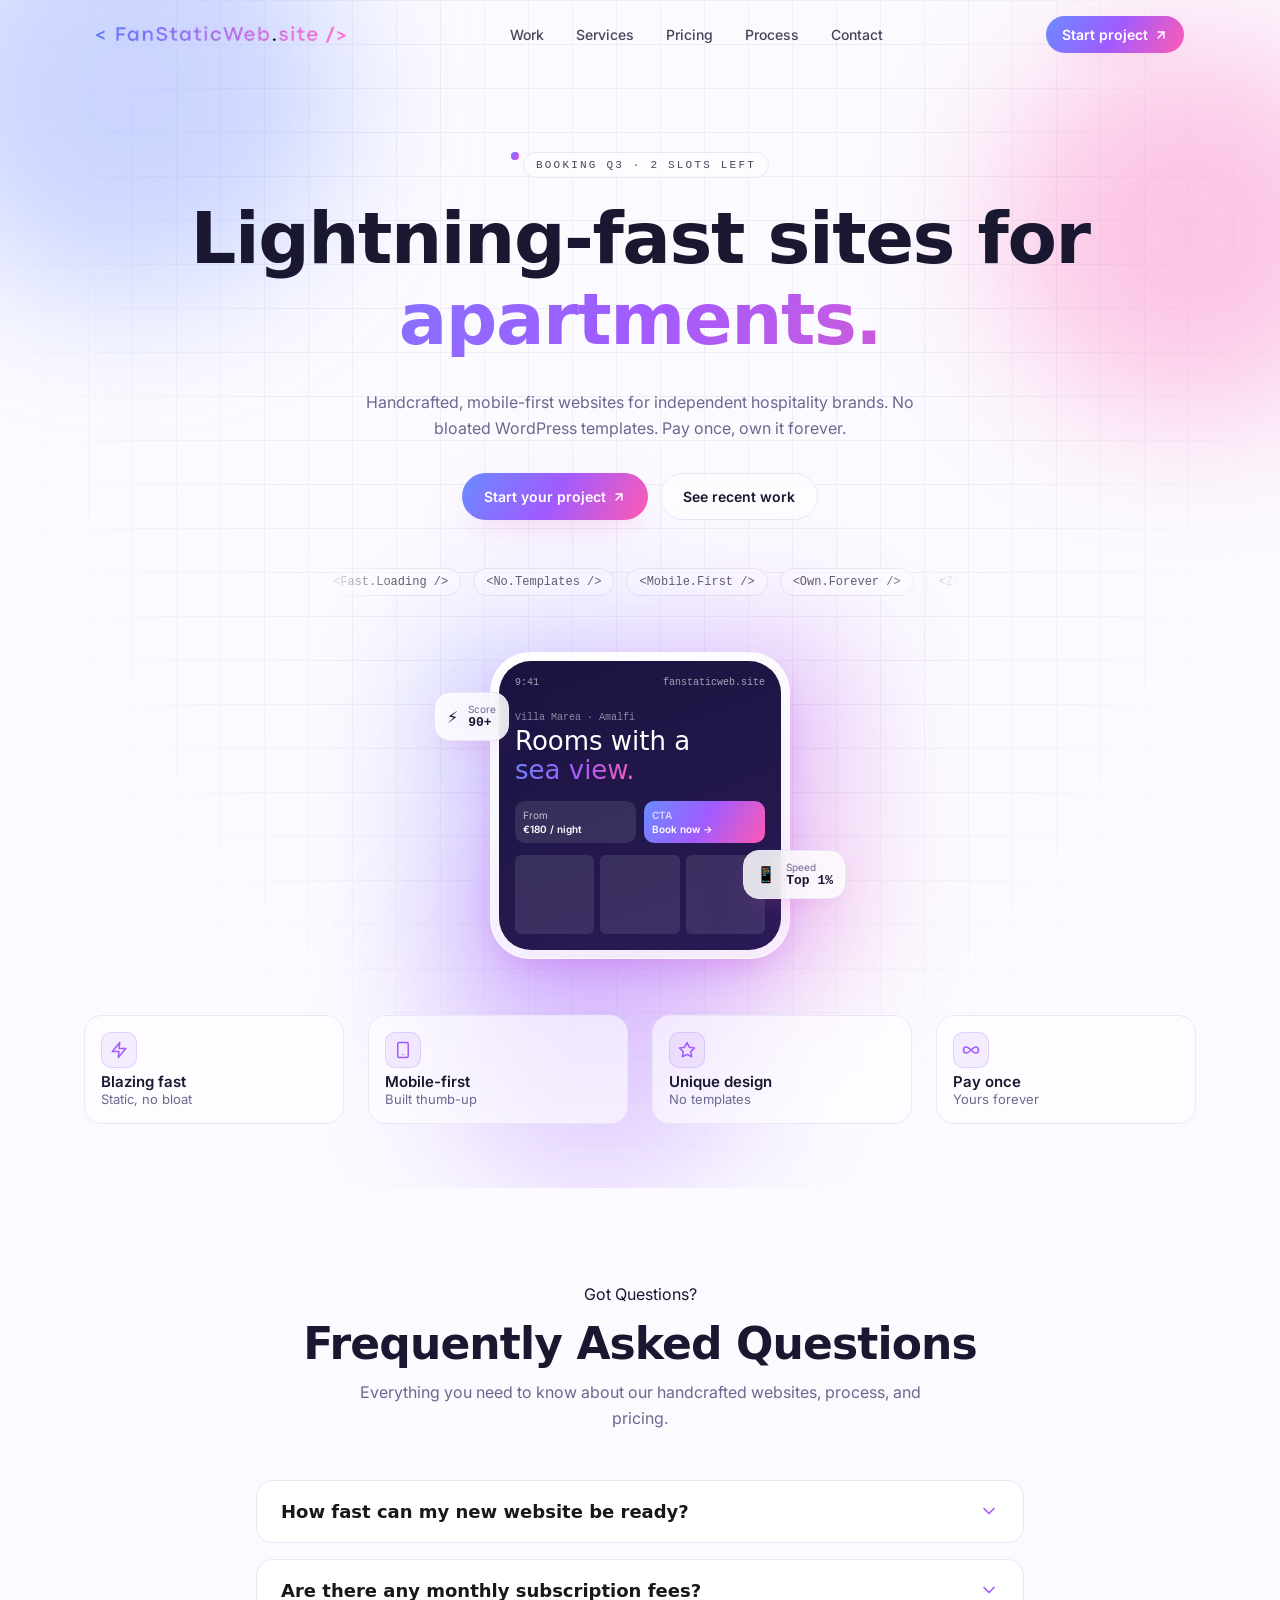
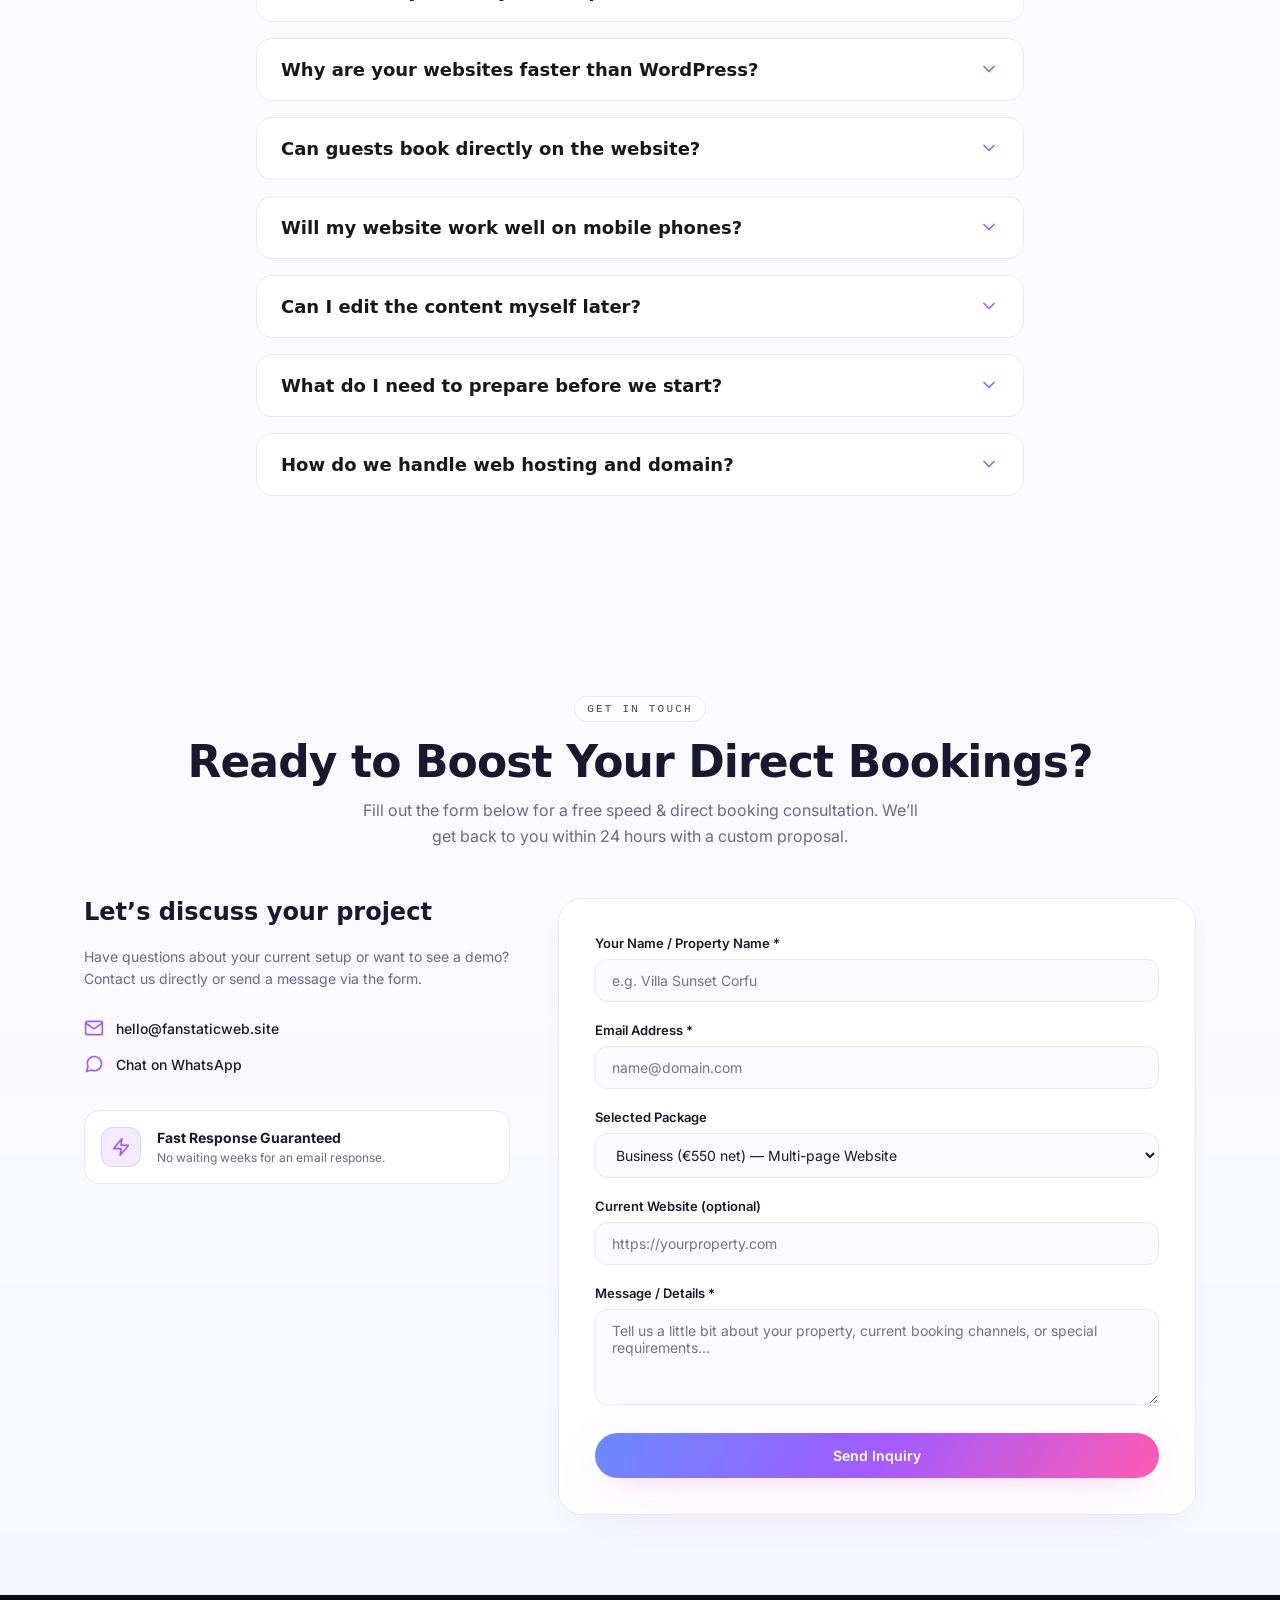
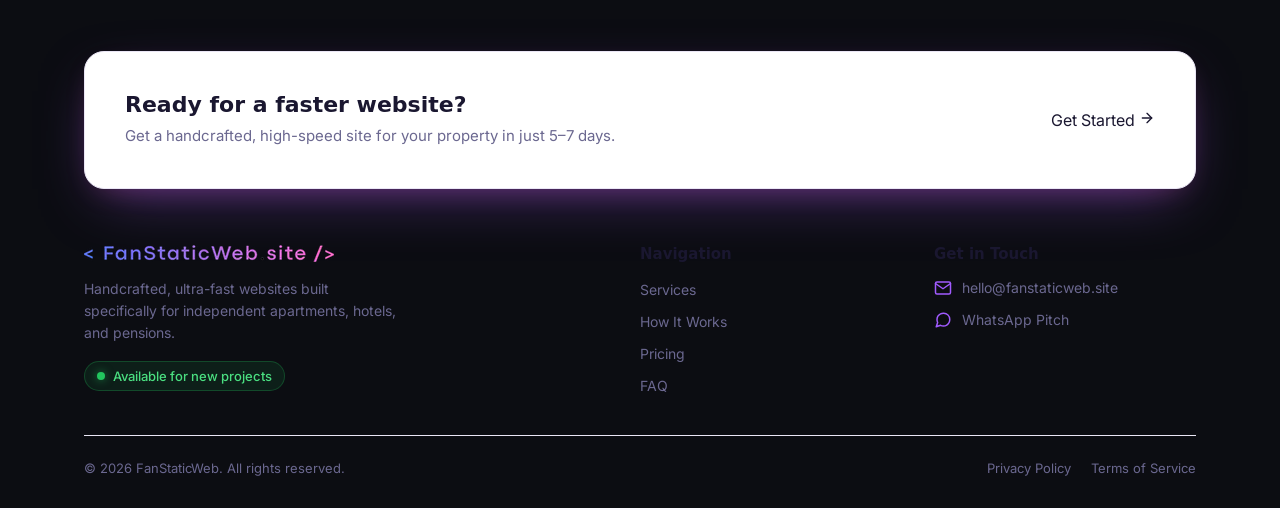
==== faq.html @ b613a351 "Add files via upload" ====
<!doctype html>
<html lang="en">
  <head>
    <meta charset="utf-8" />
    <meta name="viewport" content="width=device-width, initial-scale=1" />
    <title>FanStaticWeb — Fast, unique websites for hospitality</title>
    <meta
      name="description"
      content="FanStaticWeb builds blazing-fast, mobile-first websites for hotels, apartments and bars. Unique design, pay once, own forever."
    />
    <meta property="og:title" content="FanStaticWeb — Websites for hospitality" />
    <meta
      property="og:description"
      content="Fast, unique, mobile-first websites for independent hotels, apartments and bars. Pay once. No monthly fees."
    />
    <meta property="og:type" content="website" />
    <meta name="twitter:card" content="summary_large_image" />
    <link rel="icon" href="data:image/svg+xml,%3Csvg xmlns='http://www.w3.org/2000/svg' viewBox='0 0 100 100'%3E%3Ctext y='.9em' font-size='90'%3E%E2%9A%A1%3C/text%3E%3C/svg%3E" />
    <!-- 1. Gyors előcsatlakozás a Google szervereihez -->
    <link rel="preconnect" href="https://fonts.googleapis.com">
    <link rel="preconnect" href="https://fonts.gstatic.com" crossorigin>
    
    <!-- 2. Aszinkron CSS betöltés (nem blokkolja a renderelést) -->
    <link rel="stylesheet"
          href="https://fonts.googleapis.com/css2?family=Inter:wght@400;500;600;700&display=swap"
          media="print"
          onload="this.media='all'">
    
    <noscript>
      <link rel="stylesheet" href="https://fonts.googleapis.com/css2?family=Inter:wght@400;500;600;700&display=swap">
    </noscript>
    <link rel="stylesheet" href="styles.css" />
  </head>
  <body>
    <!-- ============== HEADER ============== -->
    <header id="site-header" class="site-header">
      <div class="header-inner">
        <a href="#top" class="brand" aria-label="FanStaticWeb home">
          <img src="images/logo.webp"
                 alt="FanStaticWeb"
                 class="brand-logo"
                 width="280"
                 height="35"
                 fetchpriority="high"
                 decoding="async">
        </a>

        <nav class="nav-desktop" aria-label="Primary">
          <a href="index.html#work">Work</a>
          <a href="index.html#services">Services</a>
          <a href="index.html#pricing">Pricing</a>
          <a href="index.html#process">Process</a>
          <a href="index.html#contact">Contact</a>
        </nav>

        <a href="#contact" class="cta-pill cta-desktop">
          Start project
          <svg width="14" height="14" viewBox="0 0 24 24" fill="none" stroke="currentColor" stroke-width="2.5" stroke-linecap="round" stroke-linejoin="round"><path d="M7 17 17 7"/><path d="M7 7h10v10"/></svg>
        </a>

        <button
          id="menu-toggle"
          class="menu-btn"
          type="button"
          aria-label="Open menu"
          aria-expanded="false"
          aria-controls="mobile-menu"
        >
          <span class="menu-icon menu-icon-open" aria-hidden="true">
            <svg width="20" height="20" viewBox="0 0 24 24" fill="none" stroke="currentColor" stroke-width="2" stroke-linecap="round" stroke-linejoin="round"><line x1="4" y1="6" x2="20" y2="6"/><line x1="4" y1="12" x2="20" y2="12"/><line x1="4" y1="18" x2="20" y2="18"/></svg>
          </span>
          <span class="menu-icon menu-icon-close" aria-hidden="true">
            <svg width="20" height="20" viewBox="0 0 24 24" fill="none" stroke="currentColor" stroke-width="2" stroke-linecap="round" stroke-linejoin="round"><line x1="18" y1="6" x2="6" y2="18"/><line x1="6" y1="6" x2="18" y2="18"/></svg>
          </span>
        </button>
      </div>
    </header>

    <!-- ============== MOBILE MENU ============== -->
    <div id="mobile-menu" class="mobile-menu" aria-hidden="true">
      <div class="mm-backdrop"></div>
      <div class="mm-blob mm-blob-1"></div>
      <div class="mm-blob mm-blob-2"></div>

      <div class="mm-content">
        <p class="mm-eyebrow">Navigate</p>
        <nav class="mm-nav" aria-label="Mobile">
          <a href="#work" class="mm-link" style="--i:0">
            <span class="mm-num">01</span>
            <span class="mm-body">
              <span class="mm-label">Work</span>
              <span class="mm-desc">Recent hospitality launches</span>
            </span>
            <span class="mm-arrow">↗</span>
          </a>
          <a href="#services" class="mm-link" style="--i:1">
            <span class="mm-num">02</span>
            <span class="mm-body">
              <span class="mm-label">Services</span>
              <span class="mm-desc">What we build for you</span>
            </span>
            <span class="mm-arrow">↗</span>
          </a>
          <a href="#pricing" class="mm-link" style="--i:2">
            <span class="mm-num">03</span>
            <span class="mm-body">
              <span class="mm-label">Pricing</span>
              <span class="mm-desc">Pay once. Own forever.</span>
            </span>
            <span class="mm-arrow">↗</span>
          </a>
          <a href="#process" class="mm-link" style="--i:3">
            <span class="mm-num">04</span>
            <span class="mm-body">
              <span class="mm-label">Process</span>
              <span class="mm-desc">From brief to launch in days</span>
            </span>
            <span class="mm-arrow">↗</span>
          </a>
          <a href="#contact" class="mm-link" style="--i:4">
            <span class="mm-num">05</span>
            <span class="mm-body">
              <span class="mm-label">Contact</span>
              <span class="mm-desc">Start your project</span>
            </span>
            <span class="mm-arrow">↗</span>
          </a>
        </nav>

        <div class="mm-footer">
          <a href="#contact" class="cta-pill cta-block">Start your project ↗</a>
          <div class="mm-meta">
            <span>hello@fanstaticweb.site</span>
            <span>© <span id="year"></span></span>
          </div>
        </div>
      </div>
    </div>

    <!-- ============== HERO ============== -->
    <main id="top">
      <section class="hero">
        <div class="aurora" aria-hidden="true">
          <div class="blob blob-blue"></div>
          <div class="blob blob-pink"></div>
          <div class="blob blob-purple"></div>
          <div class="grid-overlay"></div>
        </div>

        <div class="container">
          <div class="eyebrow rise">
            <span class="dot"><span class="dot-ping"></span><span class="dot-core"></span></span>
            <span class="eyebrow-text">Booking Q3 · 2 slots left</span>
          </div>

          <h1 class="headline rise" style="animation-delay:.05s">
            <span class="line-static">Lightning-fast sites for</span>
            <span class="rotator" aria-live="polite">
              <span class="rotator-word active">hotels.</span>
              <span class="rotator-word">apartments.</span>
              <span class="rotator-word">bars.</span>
              <span class="rotator-word">restaurants.</span>
              <span class="rotator-word">cafés.</span>
              <span class="rotator-ghost">hotels.</span>
            </span>
          </h1>

          <p class="subhead rise" style="animation-delay:.15s">
            Handcrafted, mobile-first websites for independent hospitality brands.
            No bloated WordPress templates. Pay once, own it forever.
          </p>

          <div class="cta-row rise" style="animation-delay:.25s">
            <a href="#contact" class="cta-pill cta-primary">
              Start your project
              <svg width="14" height="14" viewBox="0 0 24 24" fill="none" stroke="currentColor" stroke-width="2.5" stroke-linecap="round" stroke-linejoin="round"><path d="M7 17 17 7"/><path d="M7 7h10v10"/></svg>
            </a>
            <a href="#work" class="cta-pill cta-ghost">See recent work</a>
          </div>

          <div class="marquee rise" style="animation-delay:.35s" aria-hidden="true">
            <div class="marquee-track">
              <span class="chip">&lt;Fast.Loading /&gt;</span>
              <span class="chip">&lt;No.Templates /&gt;</span>
              <span class="chip">&lt;Mobile.First /&gt;</span>
              <span class="chip">&lt;Own.Forever /&gt;</span>
              <span class="chip">&lt;Zero.Fees /&gt;</span>
              <span class="chip">&lt;Unique.Design /&gt;</span>
              <span class="chip">&lt;Fast.Loading /&gt;</span>
              <span class="chip">&lt;No.Templates /&gt;</span>
              <span class="chip">&lt;Mobile.First /&gt;</span>
              <span class="chip">&lt;Own.Forever /&gt;</span>
              <span class="chip">&lt;Zero.Fees /&gt;</span>
              <span class="chip">&lt;Unique.Design /&gt;</span>
            </div>
          </div>

          <div class="phone-wrap rise" style="animation-delay:.45s">
            <div class="phone-glow"></div>
            <div class="phone-float">
              <div class="phone">
                <div class="phone-screen">
                  <div class="phone-status">
                    <span>9:41</span><span>fanstaticweb.site</span>
                  </div>
                  <div class="phone-body">
                    <div class="phone-kicker">Villa Marea · Amalfi</div>
                    <div class="phone-title">
                      Rooms with a<br /><span class="grad-text">sea view.</span>
                    </div>
                    <div class="phone-cards">
                      <div class="phone-card">
                        <div class="pc-label">From</div>
                        <div class="pc-value">€180 / night</div>
                      </div>
                      <div class="phone-card phone-card-cta">
                        <div class="pc-label">CTA</div>
                        <div class="pc-value">Book now →</div>
                      </div>
                    </div>
                    <div class="phone-thumbs">
                      <span></span><span></span><span></span>
                    </div>
                  </div>
                </div>
              </div>

              <div class="chip-float chip-float-left">
                <span class="chip-icon">⚡</span>
                <div>
                  <div class="chip-label">Score</div>
                  <div class="chip-value">90+</div>
                </div>
              </div>
              <div class="chip-float chip-float-right">
                <span class="chip-icon">📱</span>
                <div>
                  <div class="chip-label">Speed</div>
                  <div class="chip-value">Top 1%</div>
                </div>
              </div>
            </div>
          </div>

          <div class="feature-grid rise" style="animation-delay:.55s">
              <div class="feature">
                <div class="feature-icon">
                  <svg width="20" height="20" viewBox="0 0 24 24" fill="none" stroke="currentColor" stroke-width="2" stroke-linecap="round" stroke-linejoin="round">
                    <polygon points="13 2 3 14 12 14 11 22 21 10 12 10 13 2"></polygon>
                  </svg>
                </div>
                <div class="feature-label">Blazing fast</div>
                <div class="feature-note">Static, no bloat</div>
              </div>
            
              <div class="feature">
                <div class="feature-icon">
                  <svg width="20" height="20" viewBox="0 0 24 24" fill="none" stroke="currentColor" stroke-width="2" stroke-linecap="round" stroke-linejoin="round">
                    <rect x="5" y="2" width="14" height="20" rx="2" ry="2"></rect>
                    <line x1="12" y1="18" x2="12.01" y2="18"></line>
                  </svg>
                </div>
                <div class="feature-label">Mobile-first</div>
                <div class="feature-note">Built thumb-up</div>
              </div>
            
              <div class="feature">
                <div class="feature-icon">
                  <svg width="20" height="20" viewBox="0 0 24 24" fill="none" stroke="currentColor" stroke-width="2" stroke-linecap="round" stroke-linejoin="round">
                    <path d="M12 2l3.09 6.26L22 9.27l-5 4.87 1.18 6.88L12 17.77l-6.18 3.25L7 14.14 2 9.27l6.91-1.01L12 2z"></path>
                  </svg>
                </div>
                <div class="feature-label">Unique design</div>
                <div class="feature-note">No templates</div>
              </div>
            
              <div class="feature">
                <div class="feature-icon">
                  <svg width="20" height="20" viewBox="0 0 24 24" fill="none" stroke="currentColor" stroke-width="2" stroke-linecap="round" stroke-linejoin="round">
                    <path d="M18.178 8c5.096 0 5.096 8 0 8-2.395 0-4.004-1.782-6.178-4C9.826 9.782 8.217 8 5.822 8c-5.096 0-5.096 8 0 8 2.395 0 4.004-1.782 6.178-4 2.174-2.218 3.783-4 6.178-4z"></path>
                  </svg>
                </div>
                <div class="feature-label">Pay once</div>
                <div class="feature-note">Yours forever</div>
              </div>
            </div>
        </div>
      </section>
      
      <!-- ============== FAQ SECTION ============== -->
    <section id="faq" class="faq-section fade-in-up">
      <div class="container">
        
        <header class="section-header">
          <span class="section-badge">Got Questions?</span>
          <h2 class="section-title">Frequently Asked Questions</h2>
          <p class="section-desc">
            Everything you need to know about our handcrafted websites, process, and pricing.
          </p>
        </header>
    
        <div class="faq-accordion">
          
          <!-- FAQ Item 1 -->
          <details class="faq-item">
            <summary class="faq-question">
              <span>How fast can my new website be ready?</span>
              <svg class="faq-icon" width="20" height="20" viewBox="0 0 24 24" fill="none" stroke="currentColor" stroke-width="2" stroke-linecap="round" stroke-linejoin="round">
                <polyline points="6 9 12 15 18 9"></polyline>
              </svg>
            </summary>
            <div class="faq-answer">
              <p>We deliver fully functional, high-speed websites in just 5 to 7 business days once we receive your text, images, and brand details.</p>
            </div>
          </details>
    
          <!-- FAQ Item 2 -->
          <details class="faq-item">
            <summary class="faq-question">
              <span>Are there any monthly subscription fees?</span>
              <svg class="faq-icon" width="20" height="20" viewBox="0 0 24 24" fill="none" stroke="currentColor" stroke-width="2" stroke-linecap="round" stroke-linejoin="round">
                <polyline points="6 9 12 15 18 9"></polyline>
              </svg>
            </summary>
            <div class="faq-answer">
              <p>No! You pay a single upfront price for the design and code. You own the website 100% forever. The only ongoing costs are your domain and hosting, which usually cost a few euros per month.</p>
            </div>
          </details>
    
          <!-- FAQ Item 3 -->
          <details class="faq-item">
            <summary class="faq-question">
              <span>Why are your websites faster than WordPress?</span>
              <svg class="faq-icon" width="20" height="20" viewBox="0 0 24 24" fill="none" stroke="currentColor" stroke-width="2" stroke-linecap="round" stroke-linejoin="round">
                <polyline points="6 9 12 15 18 9"></polyline>
              </svg>
            </summary>
            <div class="faq-answer">
              <p>We build using clean, static Vanilla HTML, CSS, and JS. Unlike WordPress, there are no heavy databases, bloated plugins, or slow page builders, resulting in instant loading and top PageSpeed scores.</p>
            </div>
          </details>
    
          <!-- FAQ Item 4 -->
          <details class="faq-item">
            <summary class="faq-question">
              <span>Can guests book directly on the website?</span>
              <svg class="faq-icon" width="20" height="20" viewBox="0 0 24 24" fill="none" stroke="currentColor" stroke-width="2" stroke-linecap="round" stroke-linejoin="round">
                <polyline points="6 9 12 15 18 9"></polyline>
              </svg>
            </summary>
            <div class="faq-answer">
              <p>Yes. We can seamlessly integrate direct contact/inquiry forms, WhatsApp instant booking buttons, or embed your existing Channel Manager / PMS booking engine (e.g., SabeeApp, Booking.com widget, Sirvoy).</p>
            </div>
          </details>
    
          <!-- FAQ Item 5 -->
          <details class="faq-item">
            <summary class="faq-question">
              <span>Will my website work well on mobile phones?</span>
              <svg class="faq-icon" width="20" height="20" viewBox="0 0 24 24" fill="none" stroke="currentColor" stroke-width="2" stroke-linecap="round" stroke-linejoin="round">
                <polyline points="6 9 12 15 18 9"></polyline>
              </svg>
            </summary>
            <div class="faq-answer">
              <p>Absolutely. We follow a strict Mobile-First approach. Since over 70% of travelers search for accommodations on smartphones, your site is optimized specifically for thumb navigation and fast mobile displays.</p>
            </div>
          </details>
    
          <!-- FAQ Item 6 -->
          <details class="faq-item">
            <summary class="faq-question">
              <span>Can I edit the content myself later?</span>
              <svg class="faq-icon" width="20" height="20" viewBox="0 0 24 24" fill="none" stroke="currentColor" stroke-width="2" stroke-linecap="round" stroke-linejoin="round">
                <polyline points="6 9 12 15 18 9"></polyline>
              </svg>
            </summary>
            <div class="faq-answer">
              <p>Since these are custom static websites built for speed and security, they don't rely on complex CMS dashboards. Small text or photo updates can be easily made via simple maintenance requests, or we can connect a lightweight headless CMS if needed.</p>
            </div>
          </details>
    
          <!-- FAQ Item 7 -->
          <details class="faq-item">
            <summary class="faq-question">
              <span>What do I need to prepare before we start?</span>
              <svg class="faq-icon" width="20" height="20" viewBox="0 0 24 24" fill="none" stroke="currentColor" stroke-width="2" stroke-linecap="round" stroke-linejoin="round">
                <polyline points="6 9 12 15 18 9"></polyline>
              </svg>
            </summary>
            <div class="faq-answer">
              <p>Just the basics: high-resolution photos of your property, your room details/amenities, pricing info, and any existing logo or branding materials you have. We take care of everything else!</p>
            </div>
          </details>
    
          <!-- FAQ Item 8 -->
          <details class="faq-item">
            <summary class="faq-question">
              <span>How do we handle web hosting and domain?</span>
              <svg class="faq-icon" width="20" height="20" viewBox="0 0 24 24" fill="none" stroke="currentColor" stroke-width="2" stroke-linecap="round" stroke-linejoin="round">
                <polyline points="6 9 12 15 18 9"></polyline>
              </svg>
            </summary>
            <div class="faq-answer">
              <p>If you already have a domain and hosting provider, we simply deploy the clean files there. If not, we help you set up an affordable, ultra-fast hosting account in your own name so you retain 100% control.</p>
            </div>
          </details>
    
        </div>
    
      </div>
    </section>
    
    <!-- ============== CONTACT SECTION ============== -->
    <section id="contact" class="contact-section fade-in-up">
      <div class="container">
        
        <header class="section-header">
          <div class="eyebrow">
            <span class="eyebrow-text">Get in Touch</span>
          </div>
          <h2 class="section-title">Ready to Boost Your Direct Bookings?</h2>
          <p class="section-desc">
            Fill out the form below for a free speed & direct booking consultation. We’ll get back to you within 24 hours with a custom proposal.
          </p>
        </header>
    
        <div class="contact-grid">
          
          <!-- Contact Info Box -->
          <aside class="contact-info">
            <h3 class="info-title">Let’s discuss your project</h3>
            <p class="info-text">
              Have questions about your current setup or want to see a demo? Contact us directly or send a message via the form.
            </p>
    
            <ul class="info-list">
              <li>
                <svg class="info-icon" width="20" height="20" viewBox="0 0 24 24" fill="none" stroke="currentColor" stroke-width="2" stroke-linecap="round" stroke-linejoin="round">
                  <path d="M4 4h16c1.1 0 2 .9 2 2v12c0 1.1-.9 2-2 2H4c-1.1 0-2-.9-2-2V6c0-1.1.9-2 2-2z"/>
                  <polyline points="22,6 12,13 2,6"/>
                </svg>
                <a href="mailto:hello@fanstaticweb.site">hello@fanstaticweb.site</a>
              </li>
              <li>
                <svg class="info-icon" width="20" height="20" viewBox="0 0 24 24" fill="none" stroke="currentColor" stroke-width="2" stroke-linecap="round" stroke-linejoin="round">
                  <path d="M21 11.5a8.38 8.38 0 0 1-.9 3.8 8.5 8.5 0 0 1-7.6 4.7 8.38 8.38 0 0 1-3.8-.9L3 21l1.9-5.7a8.38 8.38 0 0 1-.9-3.8 8.5 8.5 0 0 1 4.7-7.6 8.38 8.38 0 0 1 3.8-.9h.5a8.48 8.48 0 0 1 8 8v.5z"/>
                </svg>
                <a href="https://wa.me/+421905707682" target="_blank" rel="noopener">Chat on WhatsApp</a>
              </li>
            </ul>
    
            <div class="guarantee-badge">
              <div class="badge-icon-wrap">
                <svg class="badge-icon" width="20" height="20" viewBox="0 0 24 24" fill="none" stroke="currentColor" stroke-width="2" stroke-linecap="round" stroke-linejoin="round">
                  <polygon points="13 2 3 14 12 14 11 22 21 10 12 10 13 2"/>
                </svg>
              </div>
              <div>
                <strong>Fast Response Guaranteed</strong>
                <p>No waiting weeks for an email response.</p>
              </div>
            </div>
          </aside>
    
          <!-- Netlify Contact Form -->
          <form name="contact" method="POST" data-netlify="true" id="contact-form" class="contact-form">
            <!-- Rejtett mező a Netlify Form név azonosításához AJAX esetén -->
            <input type="hidden" name="form-name" value="contact" />
            
            <div class="form-group">
              <label for="name" class="form-label">Your Name / Property Name *</label>
              <input type="text" id="name" name="name" class="form-input" placeholder="e.g. Villa Sunset Corfu" required>
            </div>
    
            <div class="form-group">
              <label for="email" class="form-label">Email Address *</label>
              <input type="email" id="email" name="email" class="form-input" placeholder="name@domain.com" required>
            </div>
    
            <div class="form-group">
              <label for="package-select" class="form-label">Selected Package</label>
              <select id="package-select" name="package" class="form-select">
                <option value="starter">Starter (€350 net) — Landing Page</option>
                <option value="business" selected>Business (€550 net) — Multi-page Website</option>
                <option value="ultimate">Ultimate (€850 net) — International Turnkey</option>
                <option value="custom">Custom Request / Consultation</option>
              </select>
            </div>
    
            <div class="form-group">
              <label for="website" class="form-label">Current Website (optional)</label>
              <input type="url" id="website" name="current_website" class="form-input" placeholder="https://yourproperty.com">
            </div>
    
            <div class="form-group">
              <label for="message" class="form-label">Message / Details *</label>
              <textarea id="message" name="message" class="form-textarea" rows="4" placeholder="Tell us a little bit about your property, current booking channels, or special requirements..." required></textarea>
            </div>
    
            <button type="submit" id="submit-btn" class="cta-pill cta-primary form-submit">
              <span>Send Inquiry</span>
            </button>
          </form>
    
        </div>
    
      </div>
    </section>
    
    <!-- ============== SUCCESS MODAL (Felugró ablak) ============== -->
    <div id="success-modal" class="modal-overlay" aria-hidden="true">
      <div class="modal-card" role="dialog" aria-modal="true" aria-labelledby="modal-title">
        <div class="modal-icon-wrap">
          <svg width="28" height="28" viewBox="0 0 24 24" fill="none" stroke="currentColor" stroke-width="2.5" stroke-linecap="round" stroke-linejoin="round">
            <path d="M22 11.08V12a10 10 0 1 1-5.93-9.14"></path>
            <polyline points="22 4 12 14.01 9 11.01"></polyline>
          </svg>
        </div>
        <h3 id="modal-title" class="modal-title">Thank You!</h3>
        <p class="modal-text">
          We have successfully received your message. A member of our team will get back to you shortly!
        </p>
        <button id="close-modal-btn" type="button" class="cta-pill cta-primary modal-btn">Close</button>
      </div>
    </div>
    </main>
    
    <!-- ============== FOOTER SECTION ============== -->
    <footer id="site-footer" class="site-footer">
      <div class="container">
        
        <!-- Mini CTA Banner -->
        <div class="footer-cta-card">
          <div class="footer-cta-content">
            <h3 class="footer-cta-title">Ready for a faster website?</h3>
            <p class="footer-cta-text">Get a handcrafted, high-speed site for your property in just 5–7 days.</p>
          </div>
          <a href="#contact" class="btn btn-primary">
            <span>Get Started</span>
            <svg class="btn-icon" width="16" height="16" viewBox="0 0 24 24" fill="none" stroke="currentColor" stroke-width="2" stroke-linecap="round" stroke-linejoin="round">
              <line x1="5" y1="12" x2="19" y2="12"></line>
              <polyline points="12 5 19 12 12 19"></polyline>
            </svg>
          </a>
        </div>
    
        <!-- Main Footer Grid -->
        <div class="footer-grid">
          
          <!-- Brand & Info -->
          <div class="footer-brand">
            <a href="#top" class="brand-link" aria-label="FanStaticWeb Home">
              <img src="images/logo.webp" alt="FanStaticWeb" class="brand-logo" width="280" height="35" loading="lazy">
            </a>
            <p class="footer-desc">
              Handcrafted, ultra-fast websites built specifically for independent apartments, hotels, and pensions.
            </p>
            <div class="footer-status">
              <span class="status-dot"></span>
              <span class="status-text">Available for new projects</span>
            </div>
          </div>
    
          <!-- Quick Links -->
          <nav class="footer-nav" aria-label="Footer Navigation">
            <h4 class="footer-heading">Navigation</h4>
            <ul class="footer-links">
              <li><a href="#services">Services</a></li>
              <li><a href="#process">How It Works</a></li>
              <li><a href="#pricing">Pricing</a></li>
              <li><a href="#faq">FAQ</a></li>
            </ul>
          </nav>
    
          <!-- Contact Info -->
          <div class="footer-contact">
            <h4 class="footer-heading">Get in Touch</h4>
            <address class="contact-address">
              <a href="mailto:hello@fanstaticweb.site" class="contact-item">
                <svg class="contact-icon" width="18" height="18" viewBox="0 0 24 24" fill="none" stroke="currentColor" stroke-width="2" stroke-linecap="round" stroke-linejoin="round">
                  <path d="M4 4h16c1.1 0 2 .9 2 2v12c0 1.1-.9 2-2 2H4c-1.1 0-2-.9-2-2V6c0-1.1.9-2 2-2z"></path>
                  <polyline points="22,6 12,13 2,6"></polyline>
                </svg>
                <span>hello@fanstaticweb.site</span>
              </a>
              <a href="https://wa.me/yournumber" target="_blank" rel="noopener" class="contact-item">
                <svg class="contact-icon" width="18" height="18" viewBox="0 0 24 24" fill="none" stroke="currentColor" stroke-width="2" stroke-linecap="round" stroke-linejoin="round">
                  <path d="M21 11.5a8.38 8.38 0 0 1-.9 3.8 8.5 8.5 0 0 1-7.6 4.7 8.38 8.38 0 0 1-3.8-.9L3 21l1.9-5.7a8.38 8.38 0 0 1-.9-3.8 8.5 8.5 0 0 1 4.7-7.6 8.38 8.38 0 0 1 3.8-.9h.5a8.48 8.48 0 0 1 8 8v.5z"></path>
                </svg>
                <span>WhatsApp Pitch</span>
              </a>
            </address>
          </div>
    
        </div>
    
        <!-- Footer Bottom -->
        <div class="footer-bottom">
          <p class="copyright">&copy; <span id="year">2026</span> FanStaticWeb. All rights reserved.</p>
          <div class="footer-legal">
            <a href="privacy.html">Privacy Policy</a>
            <a href="#terms">Terms of Service</a>
          </div>
        </div>
    
      </div>
    </footer>

    <script src="script.js" defer></script>
  </body>
</html>
---- styles.css ----
/* ==========================================================
   FanStaticWeb — Hero + Header
   Brand palette: blue → purple → pink
   Customize colors in :root below
   ========================================================== */

:root {
  --brand-blue: #6a8bff;
  --brand-purple: #a15bff;
  --brand-pink: #ff5bb3;

  --bg: #fbfaff;
  --fg: #1a1730;
  --muted: #6b6890;
  --border: #eae6f5;
  --card: #ffffff;

  --gradient-brand: linear-gradient(120deg, var(--brand-blue) 0%, var(--brand-purple) 50%, var(--brand-pink) 100%);
  --gradient-brand-soft: linear-gradient(120deg, rgba(106,139,255,.15), rgba(161,91,255,.15), rgba(255,91,179,.15));
  --shadow-glow: 0 20px 60px -20px rgba(161,91,255,.5), 0 10px 30px -15px rgba(255,91,179,.35);
  --radius: 14px;

  --font-display: "Space Grotesk", ui-sans-serif, system-ui, sans-serif;
  --font-sans: "Inter", ui-sans-serif, system-ui, sans-serif;
  --font-mono: "JetBrains Mono", ui-monospace, monospace;
}

* { box-sizing: border-box; }
html, body { margin: 0; padding: 0; }
body {
  font-family: var(--font-sans);
  color: var(--fg);
  background: var(--bg);
  -webkit-font-smoothing: antialiased;
  overflow-x: hidden;
}
a { color: inherit; text-decoration: none; }
img { display: block; max-width: 100%; }
button { font: inherit; cursor: pointer; }

/* ============== HEADER ============== */
.site-header {
  position: fixed;
  inset: 0 0 auto 0;
  z-index: 50;
  transition: background-color .3s ease, backdrop-filter .3s ease, border-color .3s ease;
  border-bottom: 1px solid transparent;
}
.site-header.scrolled {
  background: rgba(251,250,255,.7);
  backdrop-filter: saturate(180%) blur(14px);
  -webkit-backdrop-filter: saturate(180%) blur(14px);
  border-bottom-color: rgba(234,230,245,.7);
}
.header-inner {
  max-width: 1152px;
  margin: 0 auto;
  padding: 12px 20px;
  display: flex;
  align-items: center;
  justify-content: space-between;
  gap: 16px;
}
.brand-logo { height: 17px; width: auto; }

.nav-desktop { display: none; gap: 32px; }
.nav-desktop a {
  font-size: 14px;
  font-weight: 500;
  color: rgba(26,23,48,.8);
  position: relative;
  transition: color .2s;
}
.nav-desktop a:hover { color: var(--fg); }
.nav-desktop a::after {
  content: "";
  position: absolute;
  left: 0; bottom: -4px;
  height: 1px; width: 0;
  background: var(--gradient-brand);
  transition: width .3s ease;
}
.nav-desktop a:hover::after { width: 100%; }


/* CTA pill */
.cta-pill {
  display: inline-flex;
  align-items: center;
  gap: 0.375rem;
  padding: 0.625rem 1rem;
  border-radius: 999px;
  font-size: 0.875rem;
  font-weight: 600;
  transition: transform .2s ease, opacity .2s ease, background-color .2s;
}

/* Header CTA - Szigorú Mobile-First elrejtés */
.cta-desktop {
  display: none;
}

.cta-primary,
.cta-desktop {
  color: #fff;
  background: var(--gradient-brand);
  box-shadow: var(--shadow-glow);
  padding: 0.875rem 1.375rem;
}
.cta-desktop { padding: 10px 16px; }
.cta-primary:hover, .cta-desktop:hover { transform: translateY(-2px); }
.cta-ghost {
  background: rgba(255,255,255,.6);
  border: 1px solid var(--border);
  color: var(--fg);
  padding: 0.875rem 1.375rem;
  backdrop-filter: blur(8px);
}
.cta-ghost:hover { background: #fff; }
.cta-block { justify-content: center; padding: 1rem; font-size: 0.938rem; }

/* Hamburger button */
.menu-btn {
  position: relative;
  z-index: 60;
  width: 44px; height: 44px;
  border-radius: 999px;
  border: 1px solid var(--border);
  background: rgba(255,255,255,.7);
  backdrop-filter: blur(10px);
  color: var(--fg);
  display: inline-flex;
  align-items: center;
  justify-content: center;
  transition: transform .15s;
}
.menu-btn:active { transform: scale(.95); }
.menu-icon {
  position: absolute;
  inset: 0;
  display: inline-flex;
  align-items: center;
  justify-content: center;
  transition: transform .3s, opacity .3s;
}
.menu-icon-close { opacity: 0; transform: rotate(-90deg); }
body.menu-open .menu-icon-open { opacity: 0; transform: rotate(90deg); }
body.menu-open .menu-icon-close { opacity: 1; transform: rotate(0); }

/* ============== MOBILE MENU ============== */
.mobile-menu {
  position: fixed;
  inset: 0;
  z-index: 40;
  pointer-events: none;
  transition: opacity .5s;
  opacity: 0;

  /* + ÚJ: Safari alsó sáv és iOS biztonsági zóna kezelése */
  height: 100dvh; /* Dinamikus magasság a böngésző UI mozgásának lekövetésére */
  padding-bottom: env(safe-area-inset-bottom, 2rem); /* Megakadályozza, hogy a sáv kitakarja az alsó linkeket */
  overflow-y: auto; /* Görgethetőség biztosítása, ha túl sok a menüpont */
}

body.menu-open .mobile-menu {
  pointer-events: auto;
  opacity: 1;
}
.mm-backdrop {
  position: absolute; inset: 0;
  background:
    radial-gradient(120% 80% at 90% 10%, rgba(255,91,179,.35), transparent 60%),
    radial-gradient(120% 80% at 10% 90%, rgba(106,139,255,.35), transparent 60%),
    rgba(20, 14, 46, .98);
}
.mm-blob {
  position: absolute;
  border-radius: 50%;
  filter: blur(60px);
  opacity: 0;
  transition: opacity .7s;
}
.mm-blob-1 {
  top: -100px; right: -60px;
  width: 300px; height: 300px;
  background: rgba(255,91,179,.7);
  animation: blob-float 14s ease-in-out infinite;
}
.mm-blob-2 {
  bottom: 0; left: -60px;
  width: 340px; height: 340px;
  background: rgba(106,139,255,.7);
  animation: blob-float-slow 20s ease-in-out infinite;
}
body.menu-open .mm-blob { opacity: .7; }

.mm-content {
  position: relative;
  z-index: 2;
  height: 100%;
  display: flex;
  flex-direction: column;
  padding: 96px 24px 40px;
  transform: translateY(-16px);
  opacity: 0;
  transition: transform .5s, opacity .5s;
}
body.menu-open .mm-content { transform: translateY(0); opacity: 1; }

.mm-eyebrow {
  font-family: var(--font-mono);
  font-size: 11px;
  text-transform: uppercase;
  letter-spacing: .25em;
  color: rgba(255,255,255,.6);
  margin: 0 0 24px;
}
.mm-nav {
  display: flex;
  flex-direction: column;
  border-top: 1px solid rgba(255,255,255,.1);
  border-bottom: 1px solid rgba(255,255,255,.1);
}
.mm-link {
  display: flex;
  align-items: center;
  gap: 16px;
  padding: 20px 0;
  border-bottom: 1px solid rgba(255,255,255,.1);
  color: #fff;
  opacity: 0;
  transform: translateY(14px);
}
.mm-link:last-child { border-bottom: 0; }
body.menu-open .mm-link {
  animation: rise-in .6s cubic-bezier(.2,.8,.2,1) forwards;
  animation-delay: calc(.15s + var(--i) * .07s);
}
.mm-num {
  font-family: var(--font-mono);
  font-size: 12px;
  color: rgba(255,255,255,.4);
  min-width: 24px;
}
.mm-body { flex: 1; display: flex; flex-direction: column; gap: 4px; }
.mm-label {
  font-family: var(--font-display);
  font-size: 28px;
  font-weight: 600;
  line-height: 1;
  transition: background-image .3s;
}
.mm-link:hover .mm-label,
.mm-link:focus-visible .mm-label {
  background: var(--gradient-brand);
  -webkit-background-clip: text;
  background-clip: text;
  color: transparent;
}
.mm-desc { font-size: 12px; color: rgba(255,255,255,.5); }
.mm-arrow {
  color: rgba(255,255,255,.4);
  font-size: 18px;
  transition: color .2s, transform .2s;
}
.mm-link:hover .mm-arrow { color: #fff; transform: translate(2px,-2px); }

.mm-footer { margin-top: auto; display: flex; flex-direction: column; gap: 16px; }
.mm-meta {
  display: flex;
  justify-content: space-between;
  font-size: 12px;
  font-family: var(--font-mono);
  color: rgba(255,255,255,.5);
}

/* ============== HERO ============== */
.hero {
  position: relative;
  overflow: hidden;
  padding: 96px 0 0;
}
.container {
  max-width: 1152px;
  margin: 0 auto;
  padding: 0 20px;
}

.aurora {
  position: absolute; inset: 0;
  z-index: -1;
  pointer-events: none;
}
.blob {
  position: absolute;
  border-radius: 50%;
  filter: blur(70px);
  opacity: .55;
}
.blob-blue {
  top: -120px; left: -80px;
  width: 420px; height: 420px;
  background: rgba(106,139,255,.6);
  animation: blob-float 14s ease-in-out infinite;
}
.blob-pink {
  top: 40px; right: -100px;
  width: 380px; height: 380px;
  background: rgba(255,91,179,.6);
  animation: blob-float-slow 20s ease-in-out infinite;
}
.blob-purple {
  bottom: 0; left: 35%;
  width: 300px; height: 300px;
  background: rgba(161,91,255,.55);
  animation: blob-float 16s ease-in-out infinite;
}
.grid-overlay {
  position: absolute; inset: 0;
  opacity: .05;
  background-image:
    linear-gradient(to right, #211a4b 1px, transparent 1px),
    linear-gradient(to bottom, #211a4b 1px, transparent 1px);
  background-size: 44px 44px;
  -webkit-mask-image: radial-gradient(ellipse at 50% 30%, black 40%, transparent 75%);
  mask-image: radial-gradient(ellipse at 50% 30%, black 40%, transparent 75%);
}

/* Eyebrow */
.eyebrow {
  display: flex;
  justify-content: center;
  margin: 24px 0 0;
}
.eyebrow > span:last-child { }
.eyebrow-text {
  display: inline-flex;
  align-items: center;
  gap: 8px;
  padding: 6px 12px;
  border-radius: 999px;
  border: 1px solid var(--border);
  background: rgba(255,255,255,.6);
  backdrop-filter: blur(10px);
  font-family: var(--font-mono);
  font-size: 11px;
  letter-spacing: .2em;
  text-transform: uppercase;
  color: rgba(26,23,48,.8);
}
.eyebrow .dot {
  position: relative;
  width: 8px; height: 8px;
  margin-right: 4px;
}
.dot-ping, .dot-core {
  position: absolute; inset: 0;
  border-radius: 50%;
}
.dot-ping {
  background: var(--brand-pink);
  opacity: .75;
  animation: ping 1.5s cubic-bezier(0,0,.2,1) infinite;
}
.dot-core { background: var(--gradient-brand); }

/* Headline */
.headline {
  margin: 24px 0 0;
  text-align: center;
  font-family: var(--font-display);
  font-weight: 600;
  font-size: 44px;
  line-height: 1.02;
  letter-spacing: -.02em;
}
.line-static { display: block; }
.rotator {
  position: relative;
  display: block;
  margin-top: 8px;
  height: 1.15em;
  overflow: hidden;
}
.rotator-word {
  position: absolute;
  inset-inline: 0;
  opacity: 0;
  transform: translateY(100%);
  transition: opacity .7s, transform .7s cubic-bezier(.2,.8,.2,1);
  background: var(--gradient-brand);
  -webkit-background-clip: text;
  background-clip: text;
  color: transparent;
}
.rotator-word.active { opacity: 1; transform: translateY(0); }
.rotator-word.leaving { opacity: 0; transform: translateY(-100%); }
.rotator-ghost { visibility: hidden; }

.subhead {
  max-width: 560px;
  margin: 24px auto 0;
  text-align: center;
  font-size: 16px;
  line-height: 1.6;
  color: var(--muted);
}

.cta-row {
  margin-top: 32px;
  display: flex;
  flex-direction: column;
  gap: 12px;
  align-items: stretch;
}
.cta-row .cta-pill { justify-content: center; }

/* Marquee */
.marquee {
  position: relative;
  max-width: 640px;
  margin: 48px auto 0;
  overflow: hidden;
  -webkit-mask-image: linear-gradient(to right, transparent, #000 12%, #000 88%, transparent);
  mask-image: linear-gradient(to right, transparent, #000 12%, #000 88%, transparent);
}
.marquee-track {
  display: flex;
  gap: 12px;
  width: max-content;
  animation: marquee 28s linear infinite;
}
.chip {
  white-space: nowrap;
  padding: 6px 12px;
  border-radius: 999px;
  border: 1px solid var(--border);
  background: rgba(255,255,255,.6);
  backdrop-filter: blur(6px);
  font-family: var(--font-mono);
  font-size: 12px;
  color: rgba(26,23,48,.7);
}

/* Phone mock */
.phone-wrap {
  position: relative;
  max-width: 380px;
  margin: 56px auto 0;
}
.phone-glow {
  position: absolute;
  inset: -24px;
  background: var(--gradient-brand);
  opacity: .3;
  filter: blur(60px);
  border-radius: 48px;
}
.phone-float {
  position: relative;
  animation: float-y 4s ease-in-out infinite;
}
.phone {
  max-width: 300px;
  margin: 0 auto;
  border-radius: 40px;
  padding: 8px;
  background: linear-gradient(160deg, #fff, rgba(255,255,255,.7));
  border: 1px solid rgba(255,255,255,.6);
  box-shadow: var(--shadow-glow);
  backdrop-filter: blur(20px);
}
.phone-screen {
  border-radius: 32px;
  padding: 16px;
  color: #fff;
  background: linear-gradient(160deg, #1a1440, #2a1a55);
}
.phone-status {
  display: flex;
  justify-content: space-between;
  font-family: var(--font-mono);
  font-size: 10px;
  color: rgba(255,255,255,.6);
}
.phone-body { margin-top: 24px; }
.phone-kicker {
  font-family: var(--font-mono);
  font-size: 10px;
  color: rgba(255,255,255,.5);
}
.phone-title {
  margin-top: 4px;
  font-family: var(--font-display);
  font-size: 26px;
  line-height: 1.1;
}
.grad-text {
  background: var(--gradient-brand);
  -webkit-background-clip: text;
  background-clip: text;
  color: transparent;
}
.phone-cards {
  margin-top: 16px;
  display: flex;
  gap: 8px;
}
.phone-card {
  flex: 1;
  padding: 8px;
  border-radius: 10px;
  background: rgba(255,255,255,.1);
  font-size: 10px;
}
.phone-card-cta {
  background: var(--gradient-brand);
  font-weight: 600;
}
.pc-label { opacity: .7; }
.pc-value { margin-top: 2px; font-weight: 600; }
.phone-thumbs {
  margin-top: 12px;
  display: grid;
  grid-template-columns: repeat(3, 1fr);
  gap: 6px;
}
.phone-thumbs span {
  aspect-ratio: 1;
  border-radius: 6px;
  background: rgba(255,255,255,.1);
}

.chip-float {
  position: absolute;
  display: none;
  align-items: center;
  gap: 10px;
  padding: 10px 12px;
  border-radius: 16px;
  border: 1px solid var(--border);
  background: rgba(255,255,255,.85);
  backdrop-filter: blur(10px);
  box-shadow: var(--shadow-glow);
  animation: float-y 4s ease-in-out infinite;
}
.chip-float-left { left: -16px; top: 40px; animation-delay: .4s; }
.chip-float-right { right: -16px; bottom: 60px; animation-delay: 1.2s; }
.chip-icon { font-size: 16px; }
.chip-label { font-size: 10px; color: var(--muted); }
.chip-value { font-family: var(--font-mono); font-size: 13px; font-weight: 600; }

/* Feature grid */
/*.feature-grid {
  margin: 56px 0 64px;
  display: grid;
  grid-template-columns: repeat(2, 1fr);
  gap: 12px;
}*/

.feature-grid {
  margin: 56px 0 64px;
  display: grid;
  grid-template-columns: repeat(2, 1fr);
  gap: 1rem;
}
.feature {
  padding: 16px;
  border-radius: 18px;
  border: 1px solid var(--border);
  background: rgba(255,255,255,.6);
  backdrop-filter: blur(10px);
  transition: transform .2s;
}

/* Feature Item Card */
/*.feature {
  display: flex;
  flex-direction: column;
  align-items: flex-start;
  gap: 0.375rem;
}*/
.feature:hover { transform: translateY(-2px); }
/*.feature-icon {
  width: 36px; height: 36px;
  display: inline-flex;
  align-items: center;
  justify-content: center;
  border-radius: 12px;
  background: var(--gradient-brand-soft);
  font-size: 16px;
}*/

.feature-icon {
  width: 2.25rem;
  height: 2.25rem;
  border-radius: 0.625rem;
  background: rgba(161, 91, 255, 0.1);
  border: 1px solid rgba(161, 91, 255, 0.2);
  color: var(--brand-purple, #a15bff);
  display: flex;
  align-items: center;
  justify-content: center;
  margin-bottom: 0.25rem;
}

.feature-icon svg {
  width: 1.125rem;
  height: 1.125rem;
  stroke: currentColor;
}

/*.feature-label {
  margin-top: 12px;
  font-family: var(--font-display);
  font-weight: 600;
  font-size: 14px;
}*/

.feature-label {
  font-size: 0.938rem;
  font-weight: 600;
  color: var(--fg, #ffffff);
}
/*.feature-note { font-size: 12px; color: var(--muted); }*/

.feature-note {
  font-size: 0.813rem;
  color: var(--muted, #a1a1aa);
}

/* ==========================================================
   RESPONSIVE BREAKPOINTS (Mobile-First expansion)
   ========================================================== */
   
/* ============== ANIMATIONS ============== */
@keyframes blob-float {
  0%, 100% { transform: translate(0,0) scale(1); }
  33% { transform: translate(30px,-20px) scale(1.08); }
  66% { transform: translate(-20px,25px) scale(.95); }
}
@keyframes blob-float-slow {
  0%, 100% { transform: translate(0,0) scale(1); }
  50% { transform: translate(-25px,20px) scale(1.1); }
}
@keyframes float-y {
  0%, 100% { transform: translateY(0); }
  50% { transform: translateY(-8px); }
}
@keyframes marquee {
  from { transform: translateX(0); }
  to { transform: translateX(-50%); }
}
@keyframes ping {
  75%, 100% { transform: scale(2); opacity: 0; }
}
@keyframes rise-in {
  from { opacity: 0; transform: translateY(14px); }
  to { opacity: 1; transform: translateY(0); }
}
.rise {
  opacity: 0;
  animation: rise-in .8s cubic-bezier(.2,.8,.2,1) forwards;
}

/* ============== RESPONSIVE ============== */
@media (min-width: 640px) {
  .cta-row { flex-direction: row; justify-content: center; }
  .cta-row .cta-pill { justify-content: center; }
  .feature-grid { grid-template-columns: repeat(4, 1fr); }
  .chip-float { display: inline-flex; }
  .headline { font-size: 64px; }
}
@media (min-width: 768px) {
  .header-inner { padding: 16px 32px; }
  .brand-logo { height: 17px; }
  .nav-desktop { display: flex; }
  .cta-desktop { display: inline-flex; }
  .menu-btn { display: none; }
  .hero { padding-top: 128px; }
  .headline { font-size: 72px; }
}

@media (min-width: 48rem) { /* ~768px */
  .feature-grid {
    grid-template-columns: repeat(4, 1fr);
    gap: 1.5rem;
  }
}

@media (min-width: 768px) {
  .cta-desktop {
    display: inline-flex;
    padding: 0.625rem 1rem;
    color: #fff;
    background: var(--gradient-brand);
    box-shadow: var(--shadow-glow);
  }
}

@media (prefers-reduced-motion: reduce) {
  * { animation-duration: .01ms !important; animation-iteration-count: 1 !important; transition-duration: .01ms !important; }
}

/* ==========================================================
   WORK / PORTFOLIO SECTION (Mobile-First Vanilla CSS)
   ========================================================== */

.work-section {
  padding: 5rem 0;
  position: relative;
}

/* Section Header */
.section-header {
  text-align: center;
  margin-bottom: 3rem;
  display: flex;
  flex-direction: column;
  align-items: center;
}

.section-title {
  font-family: var(--font-display);
  font-size: 2.25rem;
  font-weight: 600;
  line-height: 1.1;
  letter-spacing: -0.02em;
  margin: 1rem 0 0.75rem;
  color: var(--fg);
}

.section-desc {
  font-size: 1rem;
  line-height: 1.6;
  color: var(--muted);
  max-width: 36rem;
  margin: 0;
}

/* Work Grid */
.work-grid {
  display: flex;
  flex-direction: column;
  gap: 2rem;
}

/* Project Card */
.project-card {
  display: flex;
  flex-direction: column;
  background: var(--card);
  border: 1px solid var(--border);
  border-radius: 1.25rem;
  overflow: hidden;
  transition: transform 0.3s ease, box-shadow 0.3s ease;
}

.project-card:hover {
  transform: translateY(-0.25rem);
  box-shadow: var(--shadow-glow);
}

/* Project Preview & Mockup */
.project-preview {
  position: relative;
  background: linear-gradient(135deg, rgba(106, 139, 255, 0.1), rgba(161, 91, 255, 0.1));
  padding: 1.5rem;
  display: flex;
  justify-content: center;
  align-items: center;
  border-bottom: 1px solid var(--border);
}

.project-badge {
  position: absolute;
  top: 1rem;
  right: 1rem;
  background: rgba(255, 255, 255, 0.85);
  backdrop-filter: blur(8px);
  padding: 0.25rem 0.625rem;
  border-radius: 999px;
  font-family: var(--font-mono);
  font-size: 0.688rem;
  font-weight: 600;
  color: var(--fg);
  border: 1px solid var(--border);
  z-index: 2;
}

/* Browser Window Mockup */
.project-mockup {
  width: 100%;
  border-radius: 0.75rem;
  background: #1e1a3a;
  overflow: hidden;
  border: 1px solid rgba(255, 255, 255, 0.15);
  box-shadow: 0 10px 25px -5px rgba(0, 0, 0, 0.2);
}

.mockup-header {
  height: 2rem;
  background: rgba(0, 0, 0, 0.25);
  padding: 0 0.75rem;
  display: flex;
  align-items: center;
  gap: 0.5rem;
  position: relative;
}

.mockup-dots {
  width: 0.5rem;
  height: 0.5rem;
  border-radius: 50%;
  background: #ff5f56;
  box-shadow: 0.75rem 0 0 #ffbd2e, 1.5rem 0 0 #27c93f;
}

.mockup-url {
  margin: 0 auto;
  font-family: var(--font-mono);
  font-size: 0.625rem;
  color: rgba(255, 255, 255, 0.5);
}

.mockup-screen {
  min-height: 11rem;
  padding: 1.25rem;
  display: flex;
  align-items: flex-end;
  background-size: cover;
  background-position: center;
  position: relative;
}

/* UI Card Skins for Concepts */
.screen-marea {
  background: linear-gradient(180deg, rgba(20, 14, 46, 0.2) 0%, rgba(20, 14, 46, 0.85) 100%), linear-gradient(120deg, #3a7bd5, #3a6073);
}

.screen-lumina {
  background: linear-gradient(180deg, rgba(20, 14, 46, 0.2) 0%, rgba(20, 14, 46, 0.85) 100%), linear-gradient(120deg, #ee9ca7, #ffdda1);
}

.screen-velvet {
  background: linear-gradient(180deg, rgba(20, 14, 46, 0.2) 0%, rgba(20, 14, 46, 0.85) 100%), linear-gradient(120deg, #434343, #000000);
}

.mockup-hero-text {
  display: flex;
  flex-direction: column;
  gap: 0.25rem;
  color: #ffffff;
}

.marea-tag, .lumina-tag, .velvet-tag {
  font-family: var(--font-mono);
  font-size: 0.625rem;
  text-transform: uppercase;
  letter-spacing: 0.1em;
  opacity: 0.8;
}

.marea-title, .lumina-title, .velvet-title {
  font-family: var(--font-display);
  font-size: 1.125rem;
  font-weight: 600;
}

/* Project Info */
.project-info {
  padding: 1.5rem;
  display: flex;
  flex-direction: column;
  gap: 0.75rem;
}

.project-meta {
  display: flex;
  justify-content: space-between;
  align-items: center;
  font-family: var(--font-mono);
  font-size: 0.75rem;
}

.project-type {
  color: var(--brand-purple);
  font-weight: 600;
}

.project-speed {
  color: #10b981;
  font-weight: 500;
}

.project-title {
  font-family: var(--font-display);
  font-size: 1.5rem;
  font-weight: 600;
  margin: 0;
  color: var(--fg);
}

.project-desc {
  font-size: 0.875rem;
  line-height: 1.5;
  color: var(--muted);
  margin: 0;
}

.project-tags {
  display: flex;
  flex-wrap: wrap;
  gap: 0.5rem;
  list-style: none;
  padding: 0;
  margin: 0.5rem 0 0;
}

.project-tags li {
  font-family: var(--font-mono);
  font-size: 0.688rem;
  padding: 0.25rem 0.625rem;
  border-radius: 0.375rem;
  background: var(--bg);
  border: 1px solid var(--border);
  color: var(--muted);
}

/* Work CTA Banner */
.work-cta-card {
  margin-top: 3rem;
  padding: 2rem 1.5rem;
  border-radius: 1.25rem;
  background: linear-gradient(135deg, rgba(106, 139, 255, 0.08), rgba(255, 91, 179, 0.08));
  border: 1px solid var(--border);
  display: flex;
  flex-direction: column;
  gap: 1.5rem;
  align-items: flex-start;
}

.work-cta-content {
  display: flex;
  flex-direction: column;
  align-items: flex-start;
  gap: 0.75rem;
}

.work-cta-icon-wrap {
  width: 2.5rem;
  height: 2.5rem;
  border-radius: 0.75rem;
  background: rgba(161, 91, 255, 0.12);
  border: 1px solid rgba(161, 91, 255, 0.2);
  display: flex;
  align-items: center;
  justify-content: center;
  margin-bottom: 0.25rem;
}

.work-cta-icon {
  width: 1.25rem;
  height: 1.25rem;
  stroke: var(--brand-purple);
}

.work-cta-title {
  font-family: var(--font-display);
  font-size: 1.25rem;
  font-weight: 700;
  color: var(--fg);
  margin: 0;
}

.work-cta-text {
  font-size: 0.938rem;
  line-height: 1.6;
  color: var(--muted);
  margin: 0;
}

/* ==========================================================
   RESPONSIVE BREAKPOINTS (Mobile-First expansion)
   ========================================================== */
   
/* Tablet (min-width: 768px) */
@media (min-width: 768px) {
  .section-title {
    font-size: 2.75rem;
  }
  
  .work-grid {
    display: grid;
    grid-template-columns: repeat(2, 1fr);
    gap: 1.5rem;
  }

  .work-cta-card {
    flex-direction: row;
    justify-content: space-between;
    align-items: center;
    padding: 2.5rem;
  }

  .work-cta-content {
    max-width: 28rem;
  }
}

/* Desktop (min-width: 1024px) */
@media (min-width: 1024px) {
  .work-grid {
    grid-template-columns: repeat(3, 1fr);
  }
}

/* ==========================================================
   SERVICES SECTION (Mobile-First Vanilla CSS)
   ========================================================== */

.services-section {
  padding: 5rem 0;
  position: relative;
  background: linear-gradient(180deg, transparent 0%, rgba(106, 139, 255, 0.03) 50%, transparent 100%);
}

/* Services Grid */
.services-grid {
  display: flex;
  flex-direction: column;
  gap: 1.5rem;
}

/* Service Card */
.service-card {
  display: flex;
  flex-direction: column;
  background: var(--card);
  border: 1px solid var(--border);
  border-radius: 1.25rem;
  padding: 1.75rem;
  gap: 1rem;
  transition: transform 0.3s ease, box-shadow 0.3s ease, border-color 0.3s ease;
}

.service-card:hover .service-icon {
  stroke: var(--brand-pink);
  transform: scale(1.1);
}

.service-card:hover {
  transform: translateY(-0.25rem);
  box-shadow: var(--shadow-glow);
  border-color: rgba(161, 91, 255, 0.3);
}

/* Service Icon Container & SVG */
.service-icon-wrap {
  width: 3rem;
  height: 3rem;
  display: flex;
  align-items: center;
  justify-content: center;
  border-radius: 0.875rem;
  background: var(--gradient-brand-soft);
  border: 1px solid rgba(161, 91, 255, 0.2);
}

.service-icon {
  width: 1.375rem;
  height: 1.375rem;
  stroke: var(--brand-purple);
  transition: stroke 0.3s ease, transform 0.3s ease;
}

.service-title {
  font-family: var(--font-display);
  font-size: 1.25rem;
  font-weight: 600;
  margin: 0;
  color: var(--fg);
}

.service-text {
  font-size: 0.875rem;
  line-height: 1.6;
  color: var(--muted);
  margin: 0;
}

.service-features {
  list-style: none;
  padding: 0;
  margin: 0.5rem 0 0;
  display: flex;
  flex-direction: column;
  gap: 0.5rem;
  border-top: 1px dashed var(--border);
  padding-top: 1rem;
}

.service-features li {
  font-size: 0.813rem;
  color: var(--fg);
  display: flex;
  align-items: center;
  gap: 0.5rem;
}

.service-features li::before {
  content: "✓";
  color: var(--brand-purple);
  font-weight: 700;
}

/* ==========================================================
   RESPONSIVE BREAKPOINTS (Mobile-First expansion)
   ========================================================== */

/* Tablet (min-width: 768px) */
@media (min-width: 768px) {
  .services-grid {
    display: grid;
    grid-template-columns: repeat(2, 1fr);
    gap: 1.5rem;
  }
}

/* Desktop (min-width: 1024px) */
@media (min-width: 1024px) {
  .services-grid {
    grid-template-columns: repeat(3, 1fr);
  }
}

/* ==========================================================
   PROCESS SECTION (Mobile-First Vanilla CSS)
   ========================================================== */

.process-section {
  padding: 5rem 0;
  position: relative;
}

.process-grid {
  display: flex;
  flex-direction: column;
  gap: 1.5rem;
  margin-top: 3rem;
  position: relative;
}

.process-card {
  display: flex;
  align-items: flex-start;
  gap: 1.25rem;
  background: var(--card);
  border: 1px solid var(--border);
  border-radius: 1.25rem;
  padding: 1.5rem;
  position: relative;
  transition: transform 0.3s ease, border-color 0.3s ease, box-shadow 0.3s ease;
}

.process-card:hover {
  transform: translateY(-0.25rem);
  border-color: rgba(161, 91, 255, 0.3);
  box-shadow: var(--shadow-glow);
}

.process-step-badge {
  font-family: var(--font-mono);
  font-size: 1.125rem;
  font-weight: 700;
  color: var(--brand-purple);
  background: rgba(161, 91, 255, 0.1);
  border: 1px solid rgba(161, 91, 255, 0.2);
  width: 2.75rem;
  height: 2.75rem;
  border-radius: 0.875rem;
  display: flex;
  align-items: center;
  justify-content: center;
  flex-shrink: 0;
}

.process-content {
  display: flex;
  flex-direction: column;
  gap: 0.5rem;
}

.process-icon-wrap {
  display: flex;
  align-items: center;
  gap: 0.5rem;
  margin-bottom: 0.25rem;
}

.process-icon {
  stroke: var(--brand-purple);
}

.process-title {
  font-family: var(--font-display);
  font-size: 1.125rem;
  font-weight: 600;
  color: var(--fg);
  margin: 0;
}

.process-text {
  font-size: 0.875rem;
  line-height: 1.6;
  color: var(--muted);
  margin: 0;
}

/* ==========================================================
   RESPONSIVE BREAKPOINTS (Mobile-First expansion)
   ========================================================== */

/* Tablet (min-width: 768px) */
@media (min-width: 768px) {
  .process-grid {
    display: grid;
    grid-template-columns: repeat(2, 1fr);
    gap: 1.5rem;
  }
}

/* Desktop (min-width: 1024px) */
@media (min-width: 1024px) {
  .process-grid {
    grid-template-columns: repeat(4, 1fr);
    gap: 1.25rem;
  }

  .process-card {
    flex-direction: column;
    gap: 1rem;
    height: 100%;
  }
}

/* ==========================================================
   PRICING SECTION (Mobile-First Vanilla CSS)
   ========================================================== */

.pricing-section {
  padding: 5rem 0;
  position: relative;
}

/* Pricing Cards Grid */
.pricing-grid {
  display: flex;
  flex-direction: column;
  gap: 2rem;
  margin-top: 3rem;
}

/* Individual Pricing Card */
.pricing-card {
  display: flex;
  flex-direction: column;
  background: var(--card);
  border: 1px solid var(--border);
  border-radius: 1.5rem;
  padding: 2rem 1.5rem;
  position: relative;
  transition: transform 0.3s ease, box-shadow 0.3s ease, border-color 0.3s ease;
}

.pricing-card:hover {
  transform: translateY(-0.25rem);
  box-shadow: var(--shadow-glow);
}

/* Featured (Middle) Card Highlight */
.pricing-card-featured {
  border-color: var(--brand-purple);
  box-shadow: 0 10px 30px -10px rgba(161, 91, 255, 0.25);
  background: linear-gradient(180deg, #ffffff 0%, rgba(161, 91, 255, 0.03) 100%);
}

.featured-tag {
  position: absolute;
  top: -0.875rem;
  left: 50%;
  transform: translateX(-50%);
  background: var(--gradient-brand);
  color: #ffffff;
  font-family: var(--font-mono);
  font-size: 0.688rem;
  font-weight: 700;
  text-transform: uppercase;
  letter-spacing: 0.08em;
  padding: 0.25rem 0.875rem;
  border-radius: 999px;
  box-shadow: 0 4px 12px rgba(161, 91, 255, 0.3);
}

/* Card Header */
.pricing-header {
  display: flex;
  flex-direction: column;
  gap: 0.5rem;
  border-bottom: 1px dashed var(--border);
  padding-bottom: 1.5rem;
}

.pricing-badge {
  font-family: var(--font-mono);
  font-size: 0.688rem;
  text-transform: uppercase;
  letter-spacing: 0.1em;
  color: var(--brand-purple);
  font-weight: 600;
}

.pricing-title {
  font-family: var(--font-display);
  font-size: 1.75rem;
  font-weight: 700;
  margin: 0;
  color: var(--fg);
}

.pricing-subtitle {
  font-size: 0.844rem;
  line-height: 1.5;
  color: var(--muted);
  margin: 0;
  min-height: 2.5rem;
}

.pricing-price {
  display: flex;
  align-items: baseline;
  gap: 0.25rem;
  margin-top: 0.75rem;
}

.price-currency {
  font-family: var(--font-display);
  font-size: 1.5rem;
  font-weight: 600;
  color: var(--fg);
}

.price-amount {
  font-family: var(--font-display);
  font-size: 3rem;
  font-weight: 700;
  line-height: 1;
  color: var(--fg);
}

.price-period {
  font-family: var(--font-mono);
  font-size: 0.75rem;
  color: var(--muted);
}

/* Feature List */
.pricing-features {
  list-style: none;
  padding: 0;
  margin: 1.5rem 0;
  display: flex;
  flex-direction: column;
  gap: 0.75rem;
  flex-grow: 1;
}

.pricing-features li {
  font-size: 0.875rem;
  color: var(--fg);
  display: flex;
  align-items: flex-start;
  gap: 0.625rem;
  line-height: 1.4;
}

.pricing-features li::before {
  content: "✓";
  color: var(--brand-purple);
  font-weight: 700;
  font-size: 1rem;
  line-height: 1;
}

.pricing-cta {
  width: 100%;
  justify-content: center;
  margin-top: auto;
}

/* Add-ons Section */
.addons-wrap {
  margin-top: 4rem;
  background: var(--card);
  border: 1px solid var(--border);
  border-radius: 1.25rem;
  padding: 2rem 1.5rem;
}

.addons-title {
  font-family: var(--font-display);
  font-size: 1.25rem;
  font-weight: 600;
  margin: 0 0 1.5rem;
  color: var(--fg);
}

.addons-grid {
  display: flex;
  flex-direction: column;
  gap: 1.25rem;
}

.addon-item {
  display: flex;
  flex-direction: column;
  gap: 0.5rem;
  padding-bottom: 1.25rem;
  border-bottom: 1px solid var(--border);
}

.addon-item:last-child {
  border-bottom: 0;
  padding-bottom: 0;
}

.addon-name {
  font-weight: 600;
  font-size: 0.938rem;
  color: var(--fg);
}

.addon-desc {
  font-size: 0.813rem;
  color: var(--muted);
  margin: 0.25rem 0 0;
  line-height: 1.4;
}

.addon-price {
  font-family: var(--font-mono);
  font-size: 1rem;
  font-weight: 700;
  color: var(--brand-purple);
}

.addon-price small {
  font-size: 0.688rem;
  font-weight: 400;
  color: var(--muted);
}

/* Value Guarantee Banner */
.value-guarantee {
  margin-top: 2rem;
  padding: 1.25rem 1.5rem;
  border-radius: 1rem;
  background: linear-gradient(135deg, rgba(161, 91, 255, 0.08), rgba(106, 139, 255, 0.08));
  border: 1px solid rgba(161, 91, 255, 0.2);
  display: flex;
  flex-direction: column;
  gap: 1rem;
  align-items: flex-start;
}

.guarantee-icon-wrap {
  width: 2.5rem;
  height: 2.5rem;
  border-radius: 50%;
  background: rgba(161, 91, 255, 0.15);
  display: flex;
  align-items: center;
  justify-content: center;
  flex-shrink: 0;
}

.guarantee-icon-wrap stroke, .guarantee-icon-wrap svg {
  stroke: var(--brand-purple);
}

.guarantee-text {
  font-size: 0.844rem;
  line-height: 1.6;
  color: var(--fg);
}


/* ==========================================================
   RESPONSIVE BREAKPOINTS (Mobile-First expansion)
   ========================================================== */

/* Tablet (min-width: 768px) */
@media (min-width: 768px) {
  .addon-item {
    flex-direction: row;
    justify-content: space-between;
    align-items: center;
  }
  
  .addon-price {
    text-align: right;
    white-space: nowrap;
  }

  .value-guarantee {
    flex-direction: row;
    align-items: center;
  }
}

/* Desktop (min-width: 1024px) */
@media (min-width: 1024px) {
  .pricing-grid {
    display: grid;
    grid-template-columns: repeat(3, 1fr);
    gap: 1.5rem;
    align-items: stretch;
  }

  /* Make middle card pop slightly on desktop */
  .pricing-card-featured {
    transform: scale(1.03);
  }
  
  .pricing-card-featured:hover {
    transform: scale(1.03) translateY(-0.25rem);
  }
}

/* ==========================================================
   CONTACT SECTION (Mobile-First Vanilla CSS)
   ========================================================== */

.contact-section {
  padding: 5rem 0;
  position: relative;
  background: linear-gradient(180deg, transparent 0%, rgba(106, 139, 255, 0.03) 100%);
}

.contact-grid {
  display: flex;
  flex-direction: column;
  gap: 2.5rem;
  margin-top: 2.5rem;
}

/* Contact Info Box */
.contact-info {
  display: flex;
  flex-direction: column;
  gap: 1.25rem;
}

.info-title {
  font-family: var(--font-display);
  font-size: 1.5rem;
  font-weight: 700;
  color: var(--fg);
  margin: 0;
}

.info-text {
  font-size: 0.875rem;
  line-height: 1.6;
  color: var(--muted);
  margin: 0;
}

.info-list {
  list-style: none;
  padding: 0;
  margin: 0.5rem 0 0;
  display: flex;
  flex-direction: column;
  gap: 1rem;
}

.info-list li {
  display: flex;
  align-items: center;
  gap: 0.75rem;
}

.info-icon {
  stroke: var(--brand-purple);
  flex-shrink: 0;
}

.info-list a {
  color: var(--fg);
  font-weight: 500;
  text-decoration: none;
  font-size: 0.875rem;
  transition: color 0.3s ease;
}

.info-list a:hover {
  color: var(--brand-purple);
}

.guarantee-badge {
  display: flex;
  align-items: center;
  gap: 1rem;
  padding: 1rem;
  border-radius: 1rem;
  background: var(--card);
  border: 1px solid var(--border);
  margin-top: 1rem;
}

.badge-icon-wrap {
  width: 2.5rem;
  height: 2.5rem;
  border-radius: 0.75rem;
  background: rgba(161, 91, 255, 0.12);
  border: 1px solid rgba(161, 91, 255, 0.2);
  display: flex;
  align-items: center;
  justify-content: center;
  flex-shrink: 0;
}

.badge-icon {
  width: 1.25rem;
  height: 1.25rem;
  stroke: var(--brand-purple);
}

.guarantee-badge strong {
  display: block;
  font-size: 0.875rem;
  color: var(--fg);
}

.guarantee-badge p {
  font-size: 0.75rem;
  color: var(--muted);
  margin: 0.25rem 0 0;
}

/* Contact Form */
.contact-form {
  display: flex;
  flex-direction: column;
  gap: 1.25rem;
  background: var(--card);
  border: 1px solid var(--border);
  border-radius: 1.5rem;
  padding: 1.75rem;
  box-shadow: 0 10px 30px -10px rgba(0, 0, 0, 0.05);
}

.form-group {
  display: flex;
  flex-direction: column;
  gap: 0.5rem;
}

.form-label {
  font-size: 0.813rem;
  font-weight: 600;
  color: var(--fg);
}

.form-input,
.form-select,
.form-textarea {
  width: 100%;
  padding: 0.75rem 1rem;
  border-radius: 0.75rem;
  border: 1px solid var(--border);
  background: var(--bg);
  color: var(--fg);
  font-family: inherit;
  font-size: 0.875rem;
  transition: border-color 0.3s ease, box-shadow 0.3s ease;
  outline: none;
  box-sizing: border-box;
}

.form-input:focus,
.form-select:focus,
.form-textarea:focus {
  border-color: var(--brand-purple);
  box-shadow: 0 0 0 3px rgba(161, 91, 255, 0.15);
}

.form-textarea {
  resize: vertical;
  min-height: 6rem;
}

.form-submit {
  width: 100%;
  justify-content: center;
  margin-top: 0.5rem;
  cursor: pointer;
  border: none;
}

/* ==========================================================
   RESPONSIVE BREAKPOINTS (Mobile-First expansion)
   ========================================================== */

/* Tablet & Desktop (min-width: 768px) */
@media (min-width: 768px) {
  .contact-grid {
    display: grid;
    grid-template-columns: 1fr 1.5fr;
    gap: 3rem;
    align-items: start;
  }

  .contact-form {
    padding: 2.25rem;
  }
}

/* ==========================================================
   MODAL / POP-UP STYLES (Mobile-First Vanilla CSS)
   ========================================================== */

.modal-overlay {
  position: fixed;
  inset: 0;
  background: rgba(10, 15, 30, 0.75);
  backdrop-filter: blur(8px);
  display: flex;
  align-items: center;
  justify-content: center;
  padding: 1.5rem;
  z-index: 1000;
  opacity: 0;
  visibility: hidden;
  transition: opacity 0.3s ease, visibility 0.3s ease;
}

.modal-overlay.is-active {
  opacity: 1;
  visibility: visible;
}

.modal-card {
  background: var(--card);
  border: 1px solid var(--border);
  border-radius: 1.5rem;
  padding: 2rem 1.5rem;
  max-width: 26rem;
  width: 100%;
  display: flex;
  flex-direction: column;
  align-items: center;
  text-align: center;
  gap: 1.25rem;
  box-shadow: var(--shadow-glow);
  transform: translateY(1rem) scale(0.95);
  transition: transform 0.3s cubic-bezier(0.34, 1.56, 0.64, 1);
}

.modal-overlay.is-active .modal-card {
  transform: translateY(0) scale(1);
}

.modal-icon-wrap {
  width: 3.5rem;
  height: 3.5rem;
  border-radius: 50%;
  background: rgba(161, 91, 255, 0.12);
  display: flex;
  align-items: center;
  justify-content: center;
  color: var(--brand-purple);
  border: 1px solid rgba(161, 91, 255, 0.25);
}

.modal-title {
  font-family: var(--font-display);
  font-size: 1.5rem;
  font-weight: 700;
  color: var(--fg);
  margin: 0;
}

.modal-text {
  font-size: 0.938rem;
  line-height: 1.6;
  color: var(--muted);
  margin: 0;
}

.modal-btn {
  width: 100%;
  justify-content: center;
  margin-top: 0.5rem;
  cursor: pointer;
}

/* ==========================================================
   SCROLL REVEAL ANIMATIONS (Mobile-First)
   ========================================================== */

/* Alaphelyzet: picivel lejjebb tolva és átlátszóan */
.fade-in-up {
  opacity: 0;
  transform: translateY(1rem);
  transition: opacity 2.5s /*0.8*/ cubic-bezier(0.16, 1, 0.3, 1),
              transform 1.5s cubic-bezier(0.16, 1, 0.3, 1);
  will-change: opacity, transform;
}

/* Látható állapot: beúszik a helyére és beindul az opacity */
.fade-in-up.is-visible {
  opacity: 1;
  transform: translateY(0);
}

/* Opcionális: Kártyák / Elemek egymás utáni (staggered) késleltetése */
.delay-1 { transition-delay: 0.15s; }
.delay-2 { transition-delay: 0.3s; }
.delay-3 { transition-delay: 0.45s; }
.delay-4 { transition-delay: 0.6s; }
.delay-5 { transition-delay: 0.75s; }
.delay-6 { transition-delay: 0.9s; }

/* Akadálymentesítés: Ha a felhasználó kikapcsolta az animációkat a rendszerében */
@media (prefers-reduced-motion: reduce) {
  .fade-in-up {
    opacity: 1;
    transform: none;
    transition: none;
  }
}

/* ==========================================================
   FOOTER SECTION (Mobile-First Vanilla CSS)
   ========================================================== */

.site-footer {
  background-color: var(--bg-alt, #0c0d12);
  border-top: 1px solid var(--border, rgba(255, 255, 255, 0.08));
  padding-top: 3.5rem;
  padding-bottom: 2rem;
  position: relative;
}

/* Mini CTA Banner */
.footer-cta-card {
  background: var(--card, #13151f);
  border: 1px solid var(--border, rgba(255, 255, 255, 0.1));
  border-radius: 1.25rem;
  padding: 2rem 1.5rem;
  display: flex;
  flex-direction: column;
  gap: 1.5rem;
  margin-bottom: 3.5rem;
  box-shadow: var(--shadow-glow, 0 10px 30px rgba(161, 91, 255, 0.1));
}

.footer-cta-content {
  display: flex;
  flex-direction: column;
  gap: 0.5rem;
}

.footer-cta-title {
  font-family: var(--font-display);
  font-size: 1.375rem; /* ~22px */
  font-weight: 700;
  color: var(--fg, #ffffff);
  margin: 0;
}

.footer-cta-text {
  font-size: 0.938rem; /* ~15px */
  color: var(--muted, #a1a1aa);
  margin: 0;
  line-height: 1.5;
}

/* Footer Main Grid */
.footer-grid {
  display: flex;
  flex-direction: column;
  gap: 2.5rem;
  padding-bottom: 2.5rem;
  border-bottom: 1px solid var(--border, rgba(255, 255, 255, 0.08));
}

.footer-brand {
  display: flex;
  flex-direction: column;
  gap: 1rem;
}

.brand-link {
  display: inline-block;
  text-decoration: none;
}

.footer-desc {
  font-size: 0.875rem; /* ~14px */
  color: var(--muted, #a1a1aa);
  line-height: 1.6;
  margin: 0;
  max-width: 20rem;
}

/* Status Indicator */
.footer-status {
  display: inline-flex;
  align-items: center;
  gap: 0.5rem;
  font-size: 0.8125rem; /* ~13px */
  font-weight: 500;
  color: #4ade80; /* Jól olvasható, élénk zöld szín sötét háttéren */
  background: rgba(34, 197, 94, 0.1);
  border: 1px solid rgba(34, 197, 94, 0.25);
  padding: 0.375rem 0.75rem;
  border-radius: 6.25rem;
  width: fit-content;
}

.status-dot {
  width: 0.5rem;
  height: 0.5rem;
  border-radius: 50%;
  background-color: #22c55e;
  box-shadow: 0 0 8px rgba(34, 197, 94, 0.6);
  flex-shrink: 0;
}

/* Footer Headings & Nav */
.footer-heading {
  font-family: var(--font-display);
  font-size: 0.938rem; /* ~15px */
  font-weight: 600;
  color: var(--fg, #ffffff);
  margin: 0 0 1rem 0;
}

.footer-links {
  list-style: none;
  padding: 0;
  margin: 0;
  display: flex;
  flex-direction: column;
  gap: 0.75rem;
}

.footer-links a {
  color: var(--muted, #a1a1aa);
  text-decoration: none;
  font-size: 0.875rem;
  transition: color 0.2s ease;
}

.footer-links a:hover {
  color: var(--brand-purple, #a15bff);
}

/* Contact Info */
.contact-address {
  font-style: normal;
  display: flex;
  flex-direction: column;
  gap: 0.875rem;
}

.contact-item {
  display: inline-flex;
  align-items: center;
  gap: 0.625rem;
  color: var(--muted, #a1a1aa);
  text-decoration: none;
  font-size: 0.875rem;
  transition: color 0.2s ease;
}

.contact-item:hover {
  color: var(--fg, #ffffff);
}

.contact-icon {
  stroke: var(--brand-purple, #a15bff);
  flex-shrink: 0;
}

/* Footer Bottom */
.footer-bottom {
  padding-top: 1.5rem;
  display: flex;
  flex-direction: column;
  gap: 1rem;
  font-size: 0.813rem; /* ~13px */
  color: var(--muted, #a1a1aa);
}

.copyright {
  margin: 0;
}

.footer-legal {
  display: flex;
  gap: 1.25rem;
}

.footer-legal a {
  color: var(--muted, #a1a1aa);
  text-decoration: none;
  transition: color 0.2s ease;
}

.footer-legal a:hover {
  color: var(--fg, #ffffff);
}

/* ==========================================================
   RESPONSIVE BREAKPOINTS (Mobile-First expansion)
   ========================================================== */

/* Tablet (min-width: 768px) */
@media (min-width: 48rem) {
  .footer-cta-card {
    flex-direction: row;
    align-items: center;
    justify-content: space-between;
    padding: 2.5rem;
  }

  .footer-grid {
    display: grid;
    grid-template-columns: 2fr 1fr 1fr;
    gap: 2rem;
  }

  .footer-bottom {
    flex-direction: row;
    justify-content: space-between;
    align-items: center;
  }
}

/* ==========================================================
   FAQ SECTION (Mobile-First Vanilla CSS)
   ========================================================== */

.faq-section {
  padding-top: 4rem;
  padding-bottom: 4rem;
}

.faq-accordion {
  display: flex;
  flex-direction: column;
  gap: 1rem;
  max-width: 48rem; /* ~768px - Kényelmes olvashatósághoz */
  margin-left: auto;
  margin-right: auto;
}

/* FAQ Item Base */
.faq-item {
  background-color: var(--card-bg, #ffffff); /* Ha világos a kártya háttere */
  border: 1px solid var(--border, rgba(0, 0, 0, 0.1));
  border-radius: 1rem;
  padding: 1.25rem 1.5rem;
  transition: border-color 0.3s ease, background-color 0.3s ease;
}

.faq-item[open] {
  border-color: rgba(161, 91, 255, 0.4);
  background-color: #fcfcfd; /* Enyhén eltérő háttér kinyitáskor */
}

/* Question Header (Summary) */
.faq-question {
  display: flex;
  justify-content: space-between;
  align-items: center;
  gap: 1rem;
  font-family: var(--font-display);
  font-size: 1rem; /* ~16px */
  font-weight: 600;
  color: #18181b; /* Sötét zinc/fekete szöveg, ami zárt állapotban is tökéletesen látszik */
  cursor: pointer;
  list-style: none;
  user-select: none;
}

/* Chrome/Safari nyíl elrejtése */
.faq-question::-webkit-details-marker {
  display: none;
}

.faq-icon {
  stroke: var(--brand-purple, #a15bff);
  transition: transform 0.3s cubic-bezier(0.16, 1, 0.3, 1);
  flex-shrink: 0;
}

/* Nyíl elforgatása nyitott állapotban */
.faq-item[open] .faq-icon {
  transform: rotate(180deg);
}

/* Answer Body */
.faq-answer {
  padding-top: 1rem;
  margin-top: 0.75rem;
  border-top: 1px solid rgba(0, 0, 0, 0.08);
}

.faq-answer p {
  font-size: 0.9375rem; /* ~15px */
  line-height: 1.6;
  color: #52525b; /* Jól olvasható sötétszürke válaszszöveg */
  margin: 0;
}

/* Desktop finomítás */
@media (min-width: 48rem) {
  .faq-section {
    padding-top: 6rem;
    padding-bottom: 6rem;
  }

  .faq-question {
    font-size: 1.125rem; /* ~18px */
  }
}


/* ==========================================================
   LEGAL PAGES (Privacy Policy / Terms)
   ========================================================== */

.legal-page {
  padding-top: 3rem;
  padding-bottom: 5rem;
}

.legal-card {
  background-color: var(--card-bg, #ffffff);
  border: 1px solid var(--border, rgba(0, 0, 0, 0.08));
  border-radius: 1.25rem;
  padding: 2rem 1.5rem;
  max-width: 52rem; /* ~832px - Optimális olvasási szélesség */
  margin-left: auto;
  margin-right: auto;
  box-shadow: 0 4px 20px rgba(0, 0, 0, 0.03);
}

.legal-header {
  border-bottom: 1px solid rgba(0, 0, 0, 0.08);
  padding-bottom: 1.5rem;
  margin-bottom: 2rem;
}

.legal-title {
  font-family: var(--font-display);
  font-size: 1.875rem; /* ~30px */
  font-weight: 700;
  color: #18181b;
  margin: 0 0 0.5rem 0;
}

.legal-meta {
  font-size: 0.875rem; /* ~14px */
  color: #71717a;
  margin: 0;
}

.legal-section {
  margin-bottom: 2rem;
}

.legal-section:last-child {
  margin-bottom: 0;
}

.legal-header-nav {
  background-color: var(--bg-alt, #ffffff);
  border-bottom: 1px solid var(--border, rgba(0, 0, 0, 0.08));
  padding-top: 1rem;
  padding-bottom: 1rem;
  position: sticky;
  top: 0;
  z-index: 100;
  backdrop-filter: blur(10px);
}

.header-container {
  display: flex;
  align-items: center;
  justify-content: space-between;
  gap: 1rem;
}

.back-btn {
  display: inline-flex;
  align-items: center;
  gap: 0.5rem;
  padding: 0.5rem 1rem;
  font-size: 0.875rem; /* ~14px */
  font-weight: 500;
  color: #18181b;
  background-color: #f4f4f5;
  border: 1px solid rgba(0, 0, 0, 0.08);
  border-radius: 0.625rem;
  text-decoration: none;
  transition: all 0.2s ease;
}

.back-btn:hover {
  background-color: #e4e4e7;
  color: #000000;
}

.back-btn svg {
  stroke: currentColor;
  flex-shrink: 0;
}

.legal-section h2 {
  font-family: var(--font-display);
  font-size: 1.25rem; /* ~20px */
  font-weight: 600;
  color: #18181b;
  margin: 0 0 0.75rem 0;
}

.legal-section p {
  font-size: 0.9375rem; /* ~15px */
  line-height: 1.65;
  color: #3f3f46;
  margin: 0 0 1rem 0;
}

.legal-section ul {
  margin: 0 0 1rem 1.25rem;
  padding: 0;
  display: flex;
  flex-direction: column;
  gap: 0.5rem;
}

.legal-section li {
  font-size: 0.9375rem;
  line-height: 1.6;
  color: #3f3f46;
}

.legal-address {
  font-style: normal;
  background-color: #f4f4f5;
  padding: 1rem 1.25rem;
  border-radius: 0.75rem;
  margin-top: 0.75rem;
}

.legal-address p {
  margin: 0 0 0.25rem 0;
}

.legal-address p:last-child {
  margin: 0;
}

.legal-address a {
  color: var(--brand-purple, #8b5cf6);
  text-decoration: none;
  font-weight: 500;
}

.legal-address a:hover {
  text-decoration: underline;
}

/* Responsive Desktop Media Query (min-width: 768px) */
@media (min-width: 48rem) {
  .legal-page {
    padding-top: 5rem;
    padding-bottom: 7rem;
  }

  .legal-card {
    padding: 3.5rem 3rem;
  }

  .legal-title {
    font-size: 2.5rem; /* ~40px */
  }

  .legal-section h2 {
    font-size: 1.375rem; /* ~22px */
  }
}
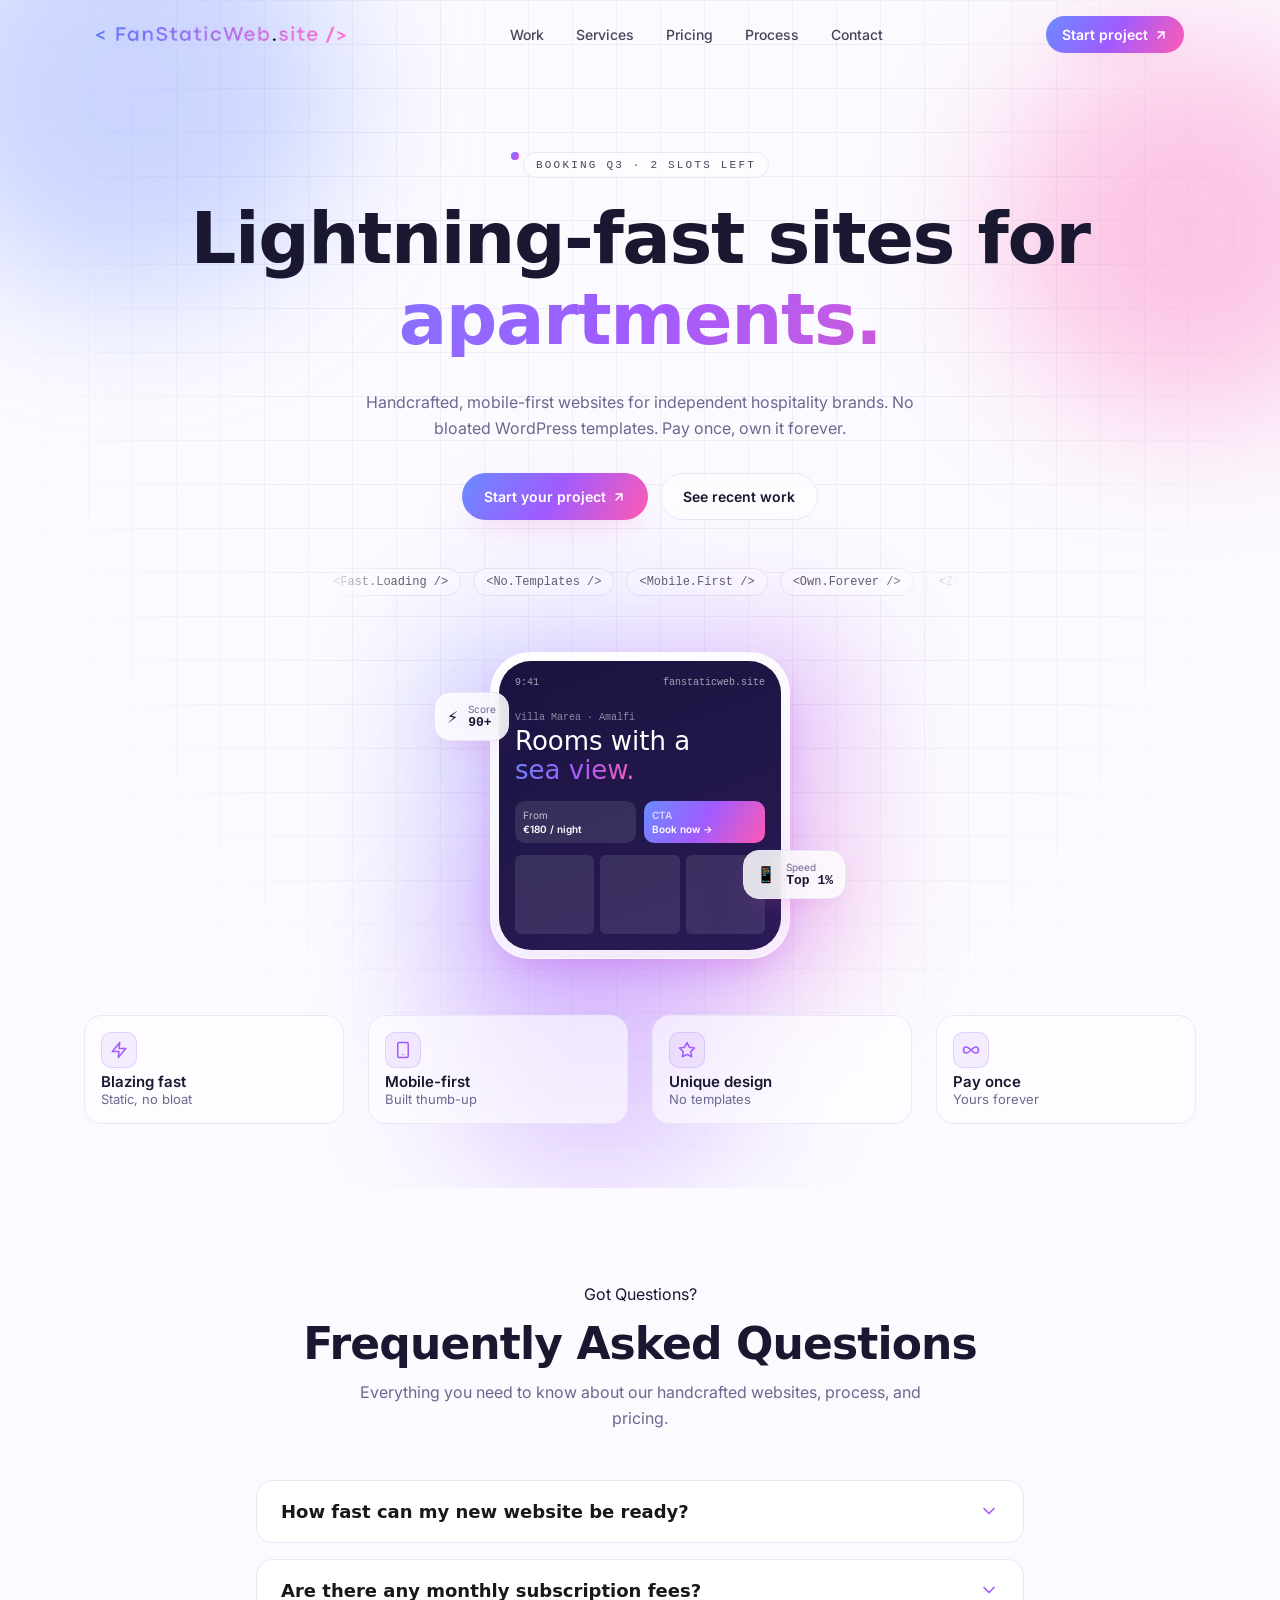
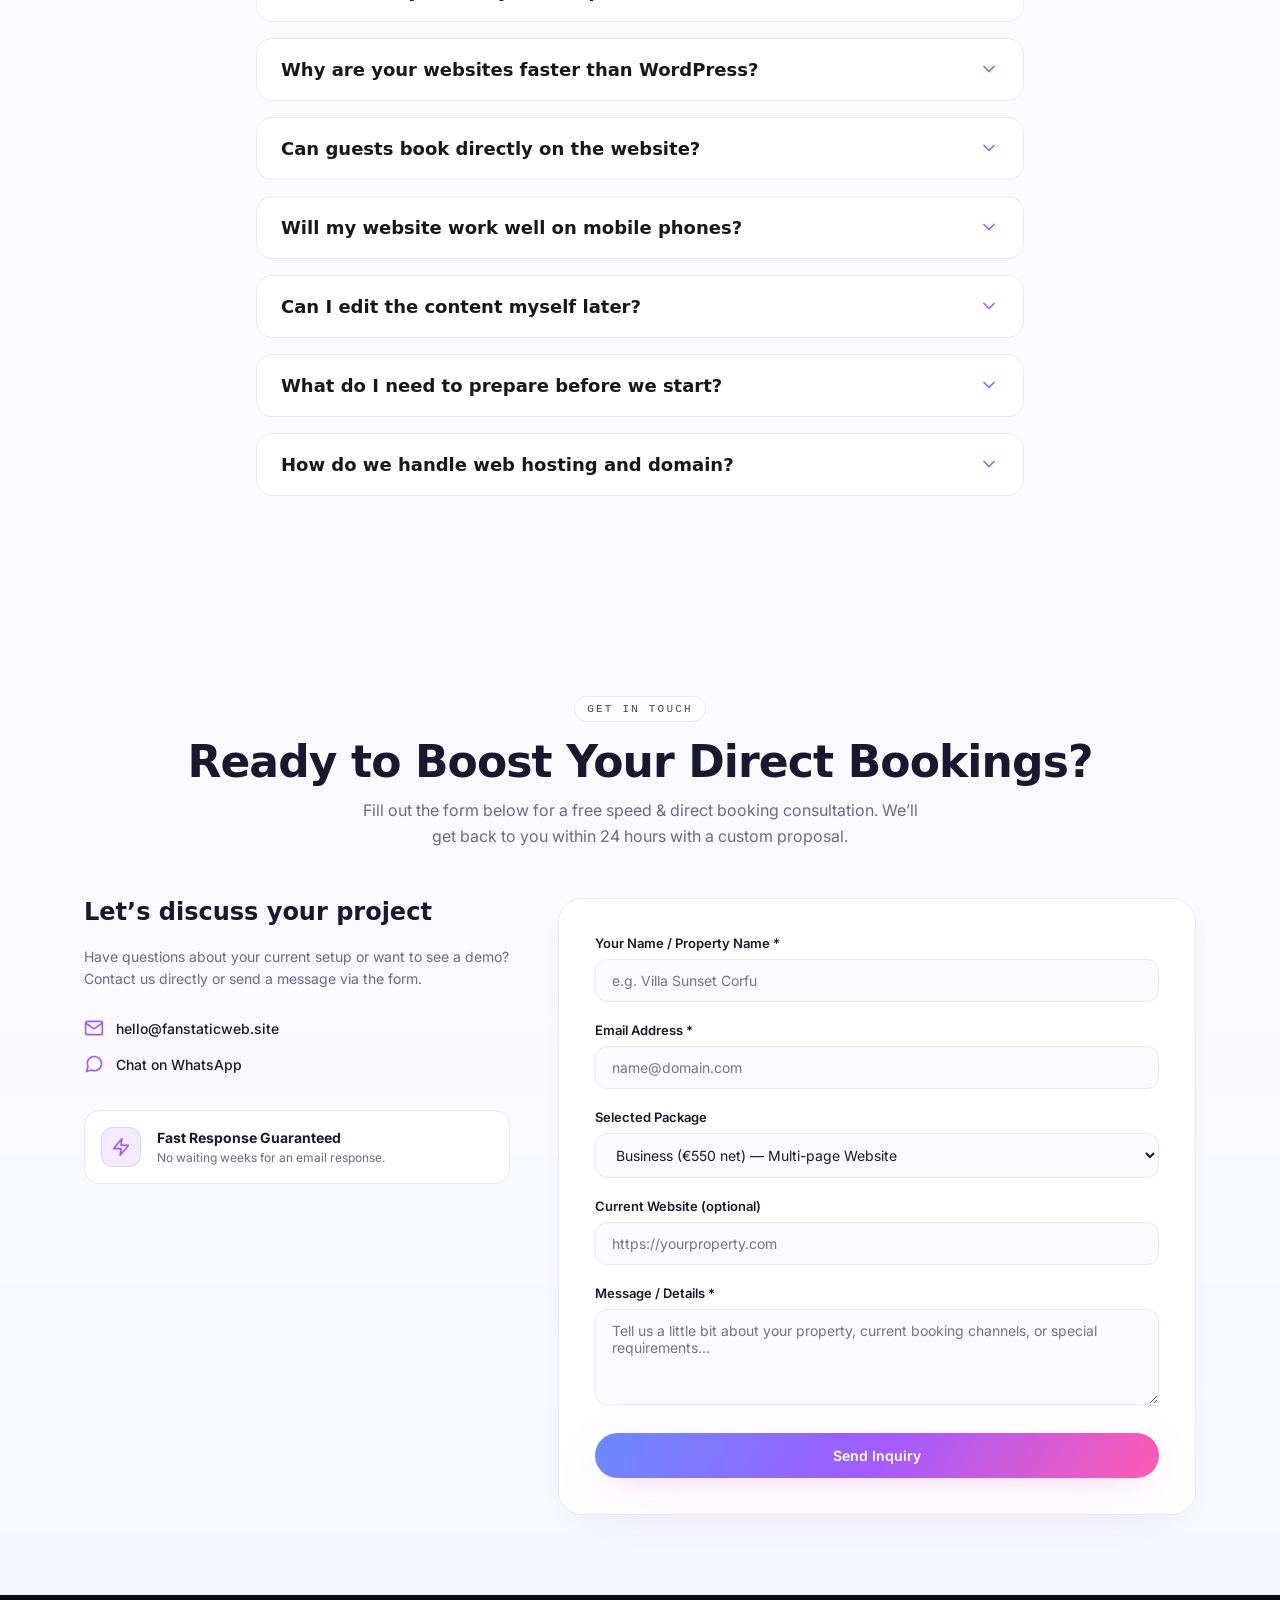
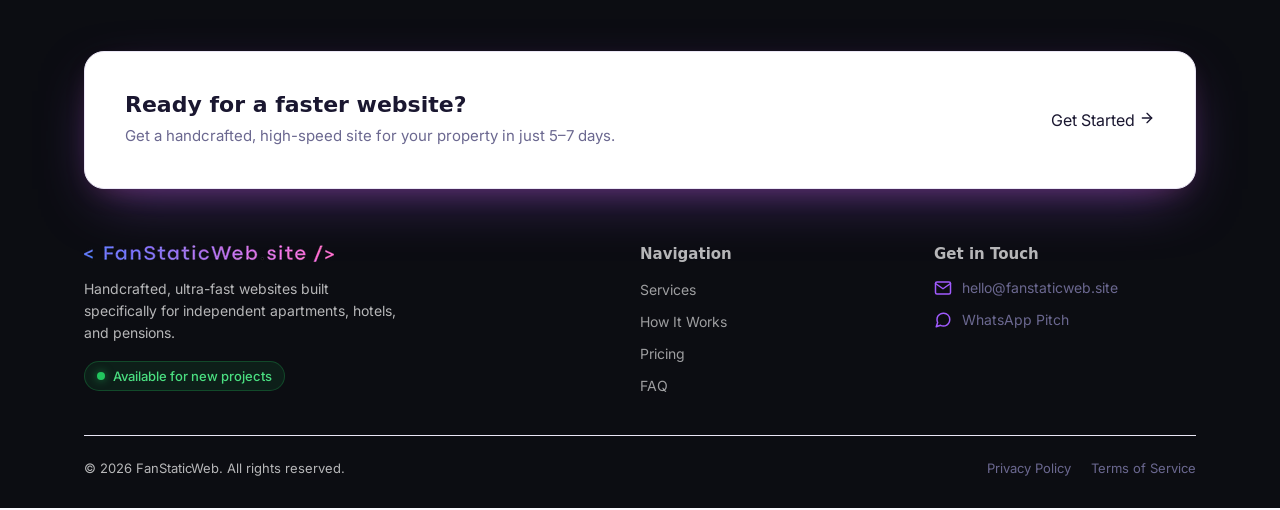
==== commit c99e50da: "Add files via upload" ====
--- a/faq.html
+++ b/faq.html
@@ -35,7 +35,7 @@
     <!-- ============== HEADER ============== -->
     <header id="site-header" class="site-header">
       <div class="header-inner">
-        <a href="#top" class="brand" aria-label="FanStaticWeb home">
+        <a href="index.html#top" class="brand" aria-label="FanStaticWeb home">
           <img src="images/logo.webp"
                  alt="FanStaticWeb"
                  class="brand-logo"
--- a/styles.css
+++ b/styles.css
@@ -19,10 +19,43 @@
   --gradient-brand-soft: linear-gradient(120deg, rgba(106,139,255,.15), rgba(161,91,255,.15), rgba(255,91,179,.15));
   --shadow-glow: 0 20px 60px -20px rgba(161,91,255,.5), 0 10px 30px -15px rgba(255,91,179,.35);
   --radius: 14px;
-
+  
   --font-display: "Space Grotesk", ui-sans-serif, system-ui, sans-serif;
   --font-sans: "Inter", ui-sans-serif, system-ui, sans-serif;
   --font-mono: "JetBrains Mono", ui-monospace, monospace;
+}
+
+/* ==========================================================
+   2. REUSABLE SECTION BACKGROUNDS — Változatos szekciók
+   ========================================================== */
+
+/* Alapértelmezett sötét szekció */
+.section-dark {
+  background-color: var(--bg-dark);
+}
+
+/* Alternatív sötét szekció (ritmusváltás a szekciók között) */
+.section-alt {
+  background-color: var(--bg-dark-alt);
+}
+
+/* Finom technológiai négyzethálós háttér (pl. Services / Process részekhez) */
+.section-grid {
+  background-color: var(--bg-dark);
+  background-image:
+    linear-gradient(var(--grid-line-color) 1px, transparent 1px),
+    linear-gradient(90deg, var(--grid-line-color) 1px, transparent 1px);
+  background-size: var(--grid-size) var(--grid-size);
+}
+
+/* Kiemelt szekció "Spotlight" (pl. Pricing vagy Contact részhez) */
+.section-spotlight {
+  background-color: var(--bg-dark);
+  background-image: radial-gradient(
+    circle at 50% 0%,
+    rgba(106, 139, 255, 0.15) 0%,
+    var(--bg-dark) 70%
+  );
 }
 
 * { box-sizing: border-box; }
@@ -117,7 +150,55 @@
   backdrop-filter: blur(8px);
 }
 .cta-ghost:hover { background: #fff; }
-.cta-block { justify-content: center; padding: 1rem; font-size: 0.938rem; }
+/*.cta-block {
+  display: flex;
+  justify-content: center;
+  padding: 1rem;
+  font-size: 0.9375rem;
+  color: #ffffff;
+  background: var(--gradient-brand);
+  box-shadow: var(--shadow-glow);
+}*/
+
+.cta-block {
+  display: inline-flex;
+  align-items: center;
+  justify-content: center;
+  width: fit-content;            /* A szöveg hosszához igazodó szélesség */
+  margin-inline: auto;          /* + ÚJ: Horizontálisan középre pozicionálja a gombot */
+  padding: 0.875rem 1.375rem;
+  font-size: 0.8rem;
+  color: #ffffff;
+  background: var(--gradient-brand);
+  box-shadow: var(--shadow-glow);
+  text-decoration: none;
+}
+
+/* Ragyogó, prémium gomb stílus a cinematic szekcióhoz */
+.cta-glow {
+  background: linear-gradient(135deg, #ff5bb3, #8b5cf6);
+  border: 1px solid rgba(255, 255, 255, 0.2);
+  /* A ragyogó (glow) hatás több rétegű árnyékkal (box-shadow) */
+  box-shadow: 0 0 1.5rem rgba(255, 91, 179, 0.4),
+              inset 0 1px 1px rgba(255, 255, 255, 0.3);
+}
+
+/* Hover és Focus állapotok - Kiemelkedik és jobban ragyog */
+.cta-glow:hover,
+.cta-glow:focus-visible {
+  background: linear-gradient(135deg, #ff7bc1, #9d75f8);
+  border-color: rgba(255, 255, 255, 0.4);
+  transform: translateY(-0.125rem); /* Finom emelkedés felfelé */
+  box-shadow: 0 0.5rem 2rem rgba(255, 91, 179, 0.6),
+              inset 0 1px 1px rgba(255, 255, 255, 0.5);
+  outline: none;
+}
+
+/* Aktív (kattintás) állapot */
+.cta-glow:active {
+  transform: translateY(0);
+  box-shadow: 0 0.25rem 1rem rgba(255, 91, 179, 0.5);
+}
 
 /* Hamburger button */
 .menu-btn {
@@ -151,15 +232,15 @@
 .mobile-menu {
   position: fixed;
   inset: 0;
+  width: 100%;
+  height: 100%;
+  height: 100dvh; /* Dinamikus viewport height */
   z-index: 40;
   pointer-events: none;
   transition: opacity .5s;
   opacity: 0;
-
-  /* + ÚJ: Safari alsó sáv és iOS biztonsági zóna kezelése */
-  height: 100dvh; /* Dinamikus magasság a böngésző UI mozgásának lekövetésére */
-  padding-bottom: env(safe-area-inset-bottom, 2rem); /* Megakadályozza, hogy a sáv kitakarja az alsó linkeket */
-  overflow-y: auto; /* Görgethetőség biztosítása, ha túl sok a menüpont */
+  overflow-y: auto;
+  overflow-x: hidden;
 }
 
 body.menu-open .mobile-menu {
@@ -197,11 +278,19 @@
 .mm-content {
   position: relative;
   z-index: 2;
-  height: 100%;
-  display: flex;
-  flex-direction: column;
-  padding: 96px 24px 40px;
-  transform: translateY(-16px);
+  min-height: 100dvh; /* Garantálja, hogy a tartalom kitölti a dinamikus képernyőt */
+  display: flex;
+  flex-direction: column;
+  padding-top: 6rem; /* ~96px */
+  padding-left: 1.5rem; /* ~24px */
+  padding-right: 1.5rem;
+  
+  /* + KULCSFONTOSSÁGÚ JAVÍTÁS:
+     A megszokott alsó margóhoz (2.5rem / 40px) hozzáadjuk az iOS címsor biztonsági zónáját.
+     Így a gomb mindig a Safari címsora FÖLÉ kerül! */
+  padding-bottom: calc(2.5rem + env(safe-area-inset-bottom, 2rem));
+  
+  transform: translateY(-1rem);
   opacity: 0;
   transition: transform .5s, opacity .5s;
 }
@@ -245,9 +334,10 @@
 .mm-body { flex: 1; display: flex; flex-direction: column; gap: 4px; }
 .mm-label {
   font-family: var(--font-display);
-  font-size: 28px;
-  font-weight: 600;
+  font-size: 1.5rem; /* ~32px - Növelt, látványos főcím méret mobilon */
+  font-weight: 300;
   line-height: 1;
+  color: #ffffff; /* + ÚJ: Közvetlen fehér szín megadása */
   transition: background-image .3s;
 }
 .mm-link:hover .mm-label,
@@ -257,7 +347,11 @@
   background-clip: text;
   color: transparent;
 }
-.mm-desc { font-size: 12px; color: rgba(255,255,255,.5); }
+.mm-desc {
+  font-size: 0.75rem; /* ~12px - rem mértékegységgel */
+  color: #ffffff; /* + ÚJ: Tiszta hófehér (vagy ha finomítani szeretnéd: rgba(255, 255, 255, 0.85)) */
+}
+
 .mm-arrow {
   color: rgba(255,255,255,.4);
   font-size: 18px;
@@ -824,29 +918,64 @@
 }
 
 .mockup-screen {
-  min-height: 11rem;
+  position: relative;
+  min-height: 12rem;
   padding: 1.25rem;
   display: flex;
   align-items: flex-end;
-  background-size: cover;
-  background-position: center;
-  position: relative;
+  overflow: hidden;
+}
+
+/* Gradiens sötétítés a szöveg olvashatóságáért */
+.mockup-overlay {
+  position: absolute;
+  inset: 0;
+  background: linear-gradient(180deg, rgba(20, 14, 46, 0.2) 0%, rgba(20, 14, 46, 0.85) 100%);
+  z-index: 1;
+}
+
+/* A kép kitölti a mockupscreen teljes felületét */
+.mockup-img {
+  position: absolute;
+  inset: 0;
+  width: 100%;
+  height: 100%;
+  object-fit: cover;
+  object-position: center top;
+  z-index: 0;
 }
 
 /* UI Card Skins for Concepts */
 .screen-marea {
-  background: linear-gradient(180deg, rgba(20, 14, 46, 0.2) 0%, rgba(20, 14, 46, 0.85) 100%), linear-gradient(120deg, #3a7bd5, #3a6073);
+  background-image:
+    /*linear-gradient(180deg, rgba(20, 14, 46, 0.3) 0%, rgba(20, 14, 46, 0.85) 100%),*/
+    url('images/reference-card-1-bg.webp');
+  background-size: contain;
+  background-position: center top; /* A weboldal tetejét/hero részét helyezi előtérbe */
+  background-repeat: no-repeat;
 }
 
 .screen-lumina {
-  background: linear-gradient(180deg, rgba(20, 14, 46, 0.2) 0%, rgba(20, 14, 46, 0.85) 100%), linear-gradient(120deg, #ee9ca7, #ffdda1);
+  background-image:
+    /*linear-gradient(180deg, rgba(20, 14, 46, 0.3) 0%, rgba(20, 14, 46, 0.85) 100%),*/
+    url('images/reference-card-1-bg.webp');
+  background-size: contain;
+  background-position: center top; /* A weboldal tetejét/hero részét helyezi előtérbe */
+  background-repeat: no-repeat;
 }
 
 .screen-velvet {
-  background: linear-gradient(180deg, rgba(20, 14, 46, 0.2) 0%, rgba(20, 14, 46, 0.85) 100%), linear-gradient(120deg, #434343, #000000);
+  background-image:
+    /*linear-gradient(180deg, rgba(20, 14, 46, 0.3) 0%, rgba(20, 14, 46, 0.85) 100%),*/
+    url('images/reference-card-1-bg.webp');
+  background-size: contain;
+  background-position: center top; /* A weboldal tetejét/hero részét helyezi előtérbe */
+  background-repeat: no-repeat;
 }
 
 .mockup-hero-text {
+  position: relative;
+  z-index: 2;
   display: flex;
   flex-direction: column;
   gap: 0.25rem;
@@ -1538,6 +1667,401 @@
 }
 
 /* ==========================================================
+   PRICING DISCOUNT STYLES (Mobile-First)
+   ========================================================== */
+
+.pricing-price-wrapper {
+  display: flex;
+  flex-direction: column;
+  align-items: center;
+  gap: 0.25rem;
+  margin-top: 1rem;
+}
+
+/* Áthúzott eredeti ár */
+.original-price {
+  font-size: 0.875rem; /* ~14px */
+  font-weight: 500;
+  color: rgba(255, 255, 255, 0.45);
+  text-decoration: line-through;
+  line-height: 1;
+}
+
+.pricing-price {
+  display: flex;
+  align-items: baseline;
+  justify-content: center;
+  gap: 0.25rem;
+}
+
+/* Care Plan kedvezmény jelvény */
+.care-discount-tag {
+  display: inline-flex;
+  align-items: center;
+  justify-content: center;
+  padding-block: 0.35rem;
+  padding-inline: 0.875rem;
+  
+  /* Sötétebb, kontrasztosabb szövegszín (mély teal/kék) a fehér háttér előtt */
+  color: #046c6e;
+  
+  /* Lágy, tiszta menta/cián háttér és keret */
+  background-color: #e6fcfd;
+  border: 1px solid #a5f3fc;
+  border-radius: 2rem;
+  
+  font-size: 0.75rem; /* ~12px */
+  font-weight: 800; /* Kicsit vastagabb betű a még jobb olvashatóságért */
+  text-transform: uppercase;
+  letter-spacing: 0.04em;
+  margin-top: 0.5rem;
+}
+
+/* Featured (Kiemelt Business) kártyánál még látványosabb kontraszt */
+.pricing-card-featured .care-discount-tag {
+  background-color: #cff4f6;
+  border-color: #0891b2;
+  color: #084c5a;
+}
+
+/* ==========================================================
+   MAINTENANCE / CARE PLAN SECTION (Mobile-First)
+   ========================================================== */
+
+.maintenance-section {
+  position: relative;
+  padding-block: 5rem;
+  padding-inline: 1.5rem;
+  background-color: var(--bg-dark, #0c0821);
+  color: #ffffff;
+  overflow: hidden;
+  isolation: isolate;
+}
+
+/* Bolygógyűrű konténer és 3D tér beállítása */
+.ring-background-container {
+  position: absolute;
+  inset: 0;
+  display: flex;
+  align-items: center;
+  justify-content: center;
+  perspective: 62.5rem; /* ~1000px 3D mélység */
+  z-index: 0;
+  pointer-events: none;
+}
+
+.space-orbit-system {
+  position: relative;
+  display: flex;
+  align-items: center;
+  justify-content: center;
+  width: 20rem; /* ~320px mobilon */
+  height: 20rem;
+  transform-style: preserve-3d;
+  /* ~60 fokos dőlés a térben és ~45 fokos elfordítás a bolygógyűrű hatásért */
+  transform: rotateX(65deg) rotateY(-15deg) rotateZ(45deg);
+}
+
+/* Központi lágy ragyogás a gyűrűk közepén */
+.glowing-core {
+  position: absolute;
+  width: 10rem;
+  height: 10rem;
+  border-radius: 50%;
+  background: radial-gradient(circle, rgba(139, 92, 246, 0.4) 0%, rgba(0, 234, 238, 0.15) 50%, transparent 70%);
+  filter: blur(1.5rem);
+}
+
+/* A döntött, forgó gyűrűk alapstílusa */
+.planetary-ring {
+  position: absolute;
+  border-radius: 50%;
+  border: 2px solid transparent;
+  animation: rotateRing 20s linear infinite;
+}
+
+/* Külső gyűrű: Neon cián/lila gradiens szegély és finom részecske ragyogás */
+.ring-outer {
+  width: 22rem;
+  height: 22rem;
+  border-top-color: #00eaee;
+  border-right-color: rgba(139, 92, 246, 0.8);
+  border-bottom-color: rgba(255, 91, 179, 0.5);
+  border-left-color: rgba(0, 234, 238, 0.2);
+  box-shadow: 0 0 1.5rem rgba(0, 234, 238, 0.3), inset 0 0 1.5rem rgba(139, 92, 246, 0.3);
+}
+
+/* Belső gyűrű: Ellenkező irányú finom forgás */
+.ring-inner {
+  width: 16rem;
+  height: 16rem;
+  border-top-color: rgba(255, 91, 179, 0.9);
+  border-right-color: transparent;
+  border-bottom-color: #8b5cf6;
+  border-left-color: rgba(0, 234, 238, 0.6);
+  animation-duration: 15s;
+  animation-direction: reverse;
+  box-shadow: 0 0 1rem rgba(255, 91, 179, 0.3);
+}
+
+/* 3D Forgatási Animáció */
+@keyframes rotateRing {
+  0% {
+    transform: rotate(0deg);
+  }
+  100% {
+    transform: rotate(360deg);
+  }
+}
+
+/* 1. Finom hálózati rács (Grid pattern) képfájl nélkül */
+.maintenance-section::before {
+  content: '';
+  position: absolute;
+  inset: 0;
+  background-image:
+    linear-gradient(to right, rgba(255, 255, 255, 0.03) 1px, transparent 1px),
+    linear-gradient(to bottom, rgba(255, 255, 255, 0.03) 1px, transparent 1px);
+  background-size: 2rem 2rem; /* ~32px-es finom rács */
+  z-index: 1;
+  pointer-events: none;
+}
+
+/* 2. Védettséget szimbolizáló mély radiális ragyogás a kártya mögött */
+.maintenance-section::after {
+  content: '';
+  position: absolute;
+  top: 50%;
+  left: 50%;
+  transform: translate(-50%, -50%);
+  width: 100%;
+  max-width: 40rem;
+  height: 25rem;
+  background: radial-gradient(
+    circle,
+    rgba(139, 92, 246, 0.25) 0%,
+    rgba(0, 234, 238, 0.1) 40%,
+    transparent 70%
+  );
+  filter: blur(3rem);
+  z-index: 0;
+  pointer-events: none;
+}
+
+/* A meglévő konténer z-indexének biztosítása a háttér felett */
+.maintenance-container {
+  position: relative;
+  z-index: 2;
+  display: flex;
+  flex-direction: column;
+  align-items: center;
+  gap: 3rem;
+  max-width: 48rem;
+  margin-inline: auto;
+}
+
+/* Fejléc stílusok */
+.maintenance-header {
+  display: flex;
+  flex-direction: column;
+  align-items: center;
+  gap: 1rem;
+  text-align: center;
+}
+
+.maintenance-tag {
+  font-size: 0.875rem; /* ~14px */
+  font-weight: 700;
+  color: #00eaee;
+  text-transform: uppercase;
+  letter-spacing: 0.08em;
+}
+
+.maintenance-title {
+  font-size: 2.25rem; /* ~36px mobilon */
+  font-weight: 800;
+  line-height: 1.15;
+  margin: 0;
+  background: linear-gradient(135deg, #ffffff 0%, #a5b4fc 100%);
+  -webkit-background-clip: text;
+  -webkit-text-fill-color: transparent;
+}
+
+.maintenance-subtitle {
+  font-size: 1rem;
+  line-height: 1.6;
+  color: rgba(255, 255, 255, 0.8);
+  margin: 0;
+  max-width: 36rem;
+}
+
+/* Előfizetéses kártya */
+.maintenance-card {
+  position: relative;
+  width: 100%;
+  display: flex;
+  flex-direction: column;
+  gap: 2rem;
+  padding: 2rem 1.5rem;
+  background-color: rgba(20, 16, 43, 0.65); /* Áttetszőbb sötét background */
+  backdrop-filter: blur(1rem); /* Modern üveghatás */
+  -webkit-backdrop-filter: blur(1rem);
+  border: 1px solid rgba(139, 92, 246, 0.35);
+  border-radius: 1.5rem;
+  box-shadow: 0 1rem 3rem rgba(0, 0, 0, 0.5);
+}
+
+.card-badge {
+  align-self: flex-start;
+  padding-block: 0.35rem;
+  padding-inline: 0.875rem;
+  background-color: rgba(139, 92, 246, 0.15);
+  border: 1px solid rgba(139, 92, 246, 0.4);
+  border-radius: 2rem;
+  font-size: 0.875rem;
+  font-weight: 600;
+  color: #ff5bb3;
+}
+
+/* Árazás blokk (Flexbox, nincs absolute) */
+.card-pricing {
+  display: flex;
+  align-items: baseline;
+  gap: 0.25rem;
+}
+
+.currency {
+  font-size: 1.5rem;
+  font-weight: 700;
+  color: rgba(255, 255, 255, 0.9);
+}
+
+.price {
+  font-size: 3.5rem; /* ~56px */
+  font-weight: 900;
+  line-height: 1;
+  color: #ffffff;
+}
+
+.period {
+  font-size: 1rem;
+  color: rgba(255, 255, 255, 0.6);
+}
+
+/* Funkciólista */
+.features-list {
+  display: flex;
+  flex-direction: column;
+  gap: 1rem;
+  padding: 0;
+  margin: 0;
+  list-style: none;
+}
+
+.feature-item {
+  display: flex;
+  align-items: flex-start;
+  gap: 0.875rem;
+  font-size: 1rem;
+  line-height: 1.5;
+  color: rgba(255, 255, 255, 0.85);
+}
+
+.feature-item strong {
+  color: #ffffff;
+}
+
+.check-icon {
+  display: flex;
+  align-items: center;
+  justify-content: center;
+  width: 1.25rem;
+  height: 1.25rem;
+  background-color: rgba(0, 234, 238, 0.15);
+  color: #00eaee;
+  border-radius: 50%;
+  font-size: 0.75rem;
+  font-weight: 800;
+  flex-shrink: 0;
+  margin-top: 0.125rem;
+}
+
+/* CTA gomb */
+.cta-button {
+  display: inline-flex;
+  align-items: center;
+  justify-content: center;
+  padding-block: 1rem;
+  padding-inline: 2rem;
+  background: linear-gradient(135deg, #8b5cf6 0%, #ff5bb3 100%);
+  color: #ffffff;
+  font-size: 1rem;
+  font-weight: 700;
+  text-decoration: none;
+  border-radius: 0.75rem;
+  transition: transform 0.2s ease, box-shadow 0.2s ease;
+}
+
+.cta-button:hover {
+  transform: translateY(-0.125rem);
+  box-shadow: 0 0.5rem 1.5rem rgba(255, 91, 179, 0.35);
+}
+
+/* ==========================================================
+   ASZTALI TÖRÉSPONT (Felfelé építkezve: min-width)
+   ========================================================== */
+@media (min-width: 48rem) {
+  .maintenance-section {
+    padding-block: 7rem;
+  }
+
+  /* 1. Még tágasabb 3D tér a nagy gyűrűknek */
+  .ring-background-container {
+    perspective: 75rem; /* ~1200px */
+  }
+
+  /* 2. MEGNÖVELT GYŰRŰRENDSZER: Szélesebb, mint maga a kártya! */
+  .space-orbit-system {
+    width: 60rem; /* ~960px - túllóg a kártya szélein */
+    height: 60rem;
+    /* Döntés beállítása, hogy elegánsan átíveljen a kártya mögött */
+    transform: rotateX(72deg) rotateY(-10deg) rotateZ(35deg);
+  }
+
+  .ring-outer {
+    width: 65rem; /* ~1040px */
+    height: 65rem;
+    border-width: 0.25rem; /* ~4px vastagabb neon szegély */
+    box-shadow: 0 0 2.5rem rgba(0, 234, 238, 0.5), inset 0 0 2.5rem rgba(139, 92, 246, 0.4);
+  }
+
+  .ring-inner {
+    width: 48rem; /* ~768px */
+    height: 48rem;
+    border-width: 0.1875rem; /* ~3px */
+    box-shadow: 0 0 2rem rgba(255, 91, 179, 0.4);
+  }
+
+  .glowing-core {
+    width: 28rem;
+    height: 28rem;
+    filter: blur(4rem); /* Erőteljesebb központi ragyogás */
+  }
+
+  .maintenance-title {
+    font-size: 3rem;
+  }
+
+  .maintenance-subtitle {
+    font-size: 1.125rem;
+  }
+
+  .maintenance-card {
+    padding: 3rem;
+  }
+}
+
+/* ==========================================================
    CONTACT SECTION (Mobile-First Vanilla CSS)
    ========================================================== */
 
@@ -1910,7 +2434,7 @@
 
 .footer-desc {
   font-size: 0.875rem; /* ~14px */
-  color: var(--muted, #a1a1aa);
+  color: rgba(255,255,255,.7);
   line-height: 1.6;
   margin: 0;
   max-width: 20rem;
@@ -1945,7 +2469,7 @@
   font-family: var(--font-display);
   font-size: 0.938rem; /* ~15px */
   font-weight: 600;
-  color: var(--fg, #ffffff);
+  color: rgba(255,255,255,.7) /*var(--fg, #ffffff)*/;
   margin: 0 0 1rem 0;
 }
 
@@ -1959,7 +2483,7 @@
 }
 
 .footer-links a {
-  color: var(--muted, #a1a1aa);
+  color: rgba(255,255,255,.6);
   text-decoration: none;
   font-size: 0.875rem;
   transition: color 0.2s ease;
@@ -2003,7 +2527,7 @@
   flex-direction: column;
   gap: 1rem;
   font-size: 0.813rem; /* ~13px */
-  color: var(--muted, #a1a1aa);
+  color: rgba(255,255,255,.7);
 }
 
 .copyright {
@@ -2305,4 +2829,273 @@
   .legal-section h2 {
     font-size: 1.375rem; /* ~22px */
   }
+}
+
+/* ==========================================================
+   SPEED PARALLAX SECTION (VERTICAL SCROLL EFFECT)
+   ========================================================== */
+
+/* 1. Alap Szekció (Mobile-First) */
+.speed-parallax-section {
+  position: relative;
+  display: flex;
+  flex-direction: column;
+  justify-content: center; /* Vertikális középre igazítás Flexbox-szal */
+  min-height: 35rem; /* ~560px, fix height helyett rugalmas */
+  padding-block: 4rem;
+  padding-inline: 1.5rem;
+  overflow: hidden; /* Ne lógjon ki semmi */
+}
+
+/* ==========================================================
+   PARALLAX TITLE STÍLUSOK
+   ========================================================== */
+
+/* Alapértelmezett, mobilra optimalizált nézet (Mobile-First) */
+.parallax-title {
+  font-family: var(--font-display, sans-serif);
+  font-size: 2rem; /* ~32px mobilokon */
+  font-weight: 800;
+  line-height: 1.15;
+  color: #ffffff;
+  margin: 0; /* A távolságot a szülő elem 'gap' tulajdonsága kezeli */
+}
+
+/* Felfelé építkező töréspont asztali nézethez */
+@media (min-width: 48rem) {
+  .parallax-title {
+    font-size: 3.5rem; /* ~56px nagy kijelzőkön a drámai hatásért */
+    line-height: 1.1;
+  }
+}
+
+/* ==========================================================
+   PARALLAX TEXT STÍLUSOK
+   ========================================================== */
+
+/* Alapértelmezett, mobilra optimalizált nézet (Mobile-First) */
+.parallax-text {
+  font-size: 1rem; /* ~16px mobilokon */
+  line-height: 1.6;
+  color: rgba(255, 255, 255, 0.85); /* Enyhén tompított fehér a jobb olvashatóságért */
+  margin: 0; /* Szigorúan 0, a távolságot a szülő 'gap' tulajdonsága kezeli */
+  max-width: 35rem; /* ~560px, meggátolja, hogy a sorok túl hosszúak és olvashatatlanok legyenek */
+}
+
+/* Felfelé építkező töréspont asztali nézethez */
+@media (min-width: 48rem) {
+  .parallax-text {
+    font-size: 1.125rem; /* ~18px nagyobb kijelzőkön */
+  }
+}
+
+/* 2. A Parallax Varázslat (background-attachment: fixed) */
+.parallax-bg-fixed {
+  position: absolute;
+  inset: 0;
+  z-index: 0;
+  
+  /* Utazás + Sebesség témájú háttérkép (Unsplash) */
+  background-image: url('images/parallax-bg-2.webp');
+  background-size: cover;
+  background-position: center;
+  background-repeat: no-repeat;
+  
+  /* EZ adja a vertikális elcsúszást görgetéskor! */
+  background-attachment: fixed;
+}
+
+/* Szöveges elemek stílusa */
+.parallax-tag {
+  font-family: var(--font-mono, monospace);
+  font-size: 0.75rem; /* ~12px */
+  text-transform: uppercase;
+  letter-spacing: 0.2em;
+  color: #ff5bb3;
+  background: rgba(255, 91, 179, 0.1);
+  padding: 0.375rem 0.875rem;
+  border-radius: 999px;
+  border: 1px solid rgba(255, 91, 179, 0.2);
+}
+
+/* 3. Sötétítő Overlay (Balról jobbra sötétedő gradiens) */
+.parallax-overlay {
+  position: absolute;
+  inset: 0;
+  z-index: 1;
+  /* Mobilokon sötétebb, hogy a balra zárt szöveg jól látszódjon */
+  background: linear-gradient(135deg, rgba(12, 8, 33, 0.95) 0%, rgba(12, 8, 33, 0.6) 100%);
+}
+
+/* 4. A Tartalom (Flexbox, gap) */
+.parallax-content {
+  position: relative;
+  z-index: 2;
+  display: flex;
+  flex-direction: column;
+  align-items: flex-start; /* Mobilon balra zárt a könnyebb olvasásért */
+  gap: 1.5rem; /* Margók helyett gap a térközökhöz */
+  max-width: 42rem;
+}
+
+/* 5. Asztali Töréspont (Felfelé építkező @media min-width) */
+
+/* Asztali nézetben (min-width: 48rem) kapcsoljuk be a parallax hatást */
+
+@media (min-width: 48rem) {
+  .speed-parallax-section {
+    min-height: 45rem; /* Nagyobb kijelzőn magasabb szekció */
+    padding-block: 6rem;
+    align-items: center; /* Asztali nézetben középre húzzuk a konténert */
+  }
+  
+  .parallax-content {
+    align-items: center; /* Elemek középre zárása */
+    text-align: center; /* Szöveg középre zárása */
+  }
+  
+  /* Asztalinál a háttér gradiense lehet szimmetrikusabb */
+  .parallax-overlay {
+    background: radial-gradient(circle at center, rgba(12, 8, 33, 0.7) 0%, rgba(12, 8, 33, 0.9) 100%);
+  }
+}
+
+
+/* ==========================================================
+   FLUID WORDS SECTION (Parallax háttérrel + Animációkkal)
+   ========================================================== */
+
+.fluid-words-section {
+  position: relative;
+  min-height: 30rem;
+  display: flex;
+  align-items: center;
+  justify-content: center;
+  
+  /* Parallax háttér beállítás (a kép rögzül az ablakhoz, míg az oldal scrollozik) */
+  background-image: url('images/earth-bg-2.webp');
+  background-size: cover;
+  background-position: center;
+  background-repeat: no-repeat;
+  background-attachment: fixed; /* Ez adja a klasszikus, elegáns parallax hatást */
+  
+  padding-block: 5rem;
+  padding-inline: 1.5rem;
+  overflow: hidden;
+}
+
+/* Opcionális sötétítő sáv a háttérképre, hogy a szöveg tökéletesen olvasható maradjon */
+.fluid-words-section::before {
+  content: '';
+  position: absolute;
+  inset: 0;
+  background-color: rgba(12, 8, 33, 0.1); /* Sötétítő réteg */
+  z-index: 1;
+}
+
+.fluid-text-container {
+  position: relative;
+  z-index: 2; /* A tartalom a sötétítő réteg felett helyezkedik el */
+  display: flex;
+  flex-direction: column;
+  align-items: center;
+  gap: 2rem;
+  text-align: center;
+  max-width: 45rem;
+  margin-inline: auto;
+}
+
+/* A vonal, ami a "felszínt" szimbolizálja */
+.water-surface {
+  display: flex;
+  flex-wrap: wrap;
+  justify-content: center;
+  gap: 0.5rem;
+  border-bottom: 3px solid rgba(255, 255, 255, 0.15);
+  padding-bottom: 0.25rem;
+}
+
+/* A maszk, ami levágja a szöveget, amíg az "a víz alatt" van */
+.word-mask {
+  overflow: hidden;
+  display: inline-flex;
+}
+
+/* Az animált szavak alapstílusa */
+.rising-word {
+  font-family: var(--font-display, sans-serif);
+  font-size: 2.5rem; /* ~40px mobilon */
+  font-weight: 900;
+  text-transform: uppercase;
+  line-height: 1;
+  transform: translateY(110%);
+  animation: riseFromDepths 4s cubic-bezier(0.175, 0.885, 0.32, 1.275) infinite;
+}
+
+/* Egyedi színek és késleltetések a szavaknak */
+.word-1 { color: #ff5bb3; animation-delay: 0s; }
+.word-2 { color: #8b5cf6; animation-delay: 0.2s; }
+.word-3 { color: #6a8bff; animation-delay: 0.4s; }
+.word-4 { color: #00eaee; animation-delay: 0.6s; }
+
+/* Kiegészítő leírás */
+.fluid-description {
+  font-size: 1rem;
+  line-height: 1.6;
+  color: rgba(255, 255, 255, 0.85);
+  max-width: 35rem;
+  margin: 0;
+}
+
+/* Vizuális rejtés SEO-hoz */
+.visually-hidden {
+  position: absolute;
+  width: 1px;
+  height: 1px;
+  padding: 0;
+  margin: -1px;
+  overflow: hidden;
+  clip: rect(0, 0, 0, 0);
+  border: 0;
+}
+
+/* ==========================================================
+   ANIMÁCIÓ
+   ========================================================== */
+
+@keyframes riseFromDepths {
+  0%, 15% {
+    transform: translateY(110%) skewY(5deg);
+    opacity: 0;
+  }
+  25%, 85% {
+    transform: translateY(0) skewY(0);
+    opacity: 1;
+  }
+  95%, 100% {
+    transform: translateY(-110%) skewY(-5deg);
+    opacity: 0;
+  }
+}
+
+/* ==========================================================
+   ASZTALI TÖRÉSPONT (Mobile-First felfelé építkezve)
+   ========================================================== */
+@media (min-width: 48rem) {
+  .fluid-words-section {
+    min-height: 38rem;
+    padding-block: 7rem;
+  }
+
+  .water-surface {
+    gap: 1rem;
+  }
+  
+  .rising-word {
+    font-size: 4rem; /* ~64px nagyobb kijelzőkön */
+  }
+  
+  .fluid-description {
+    font-size: 1.125rem;
+  }
 }
